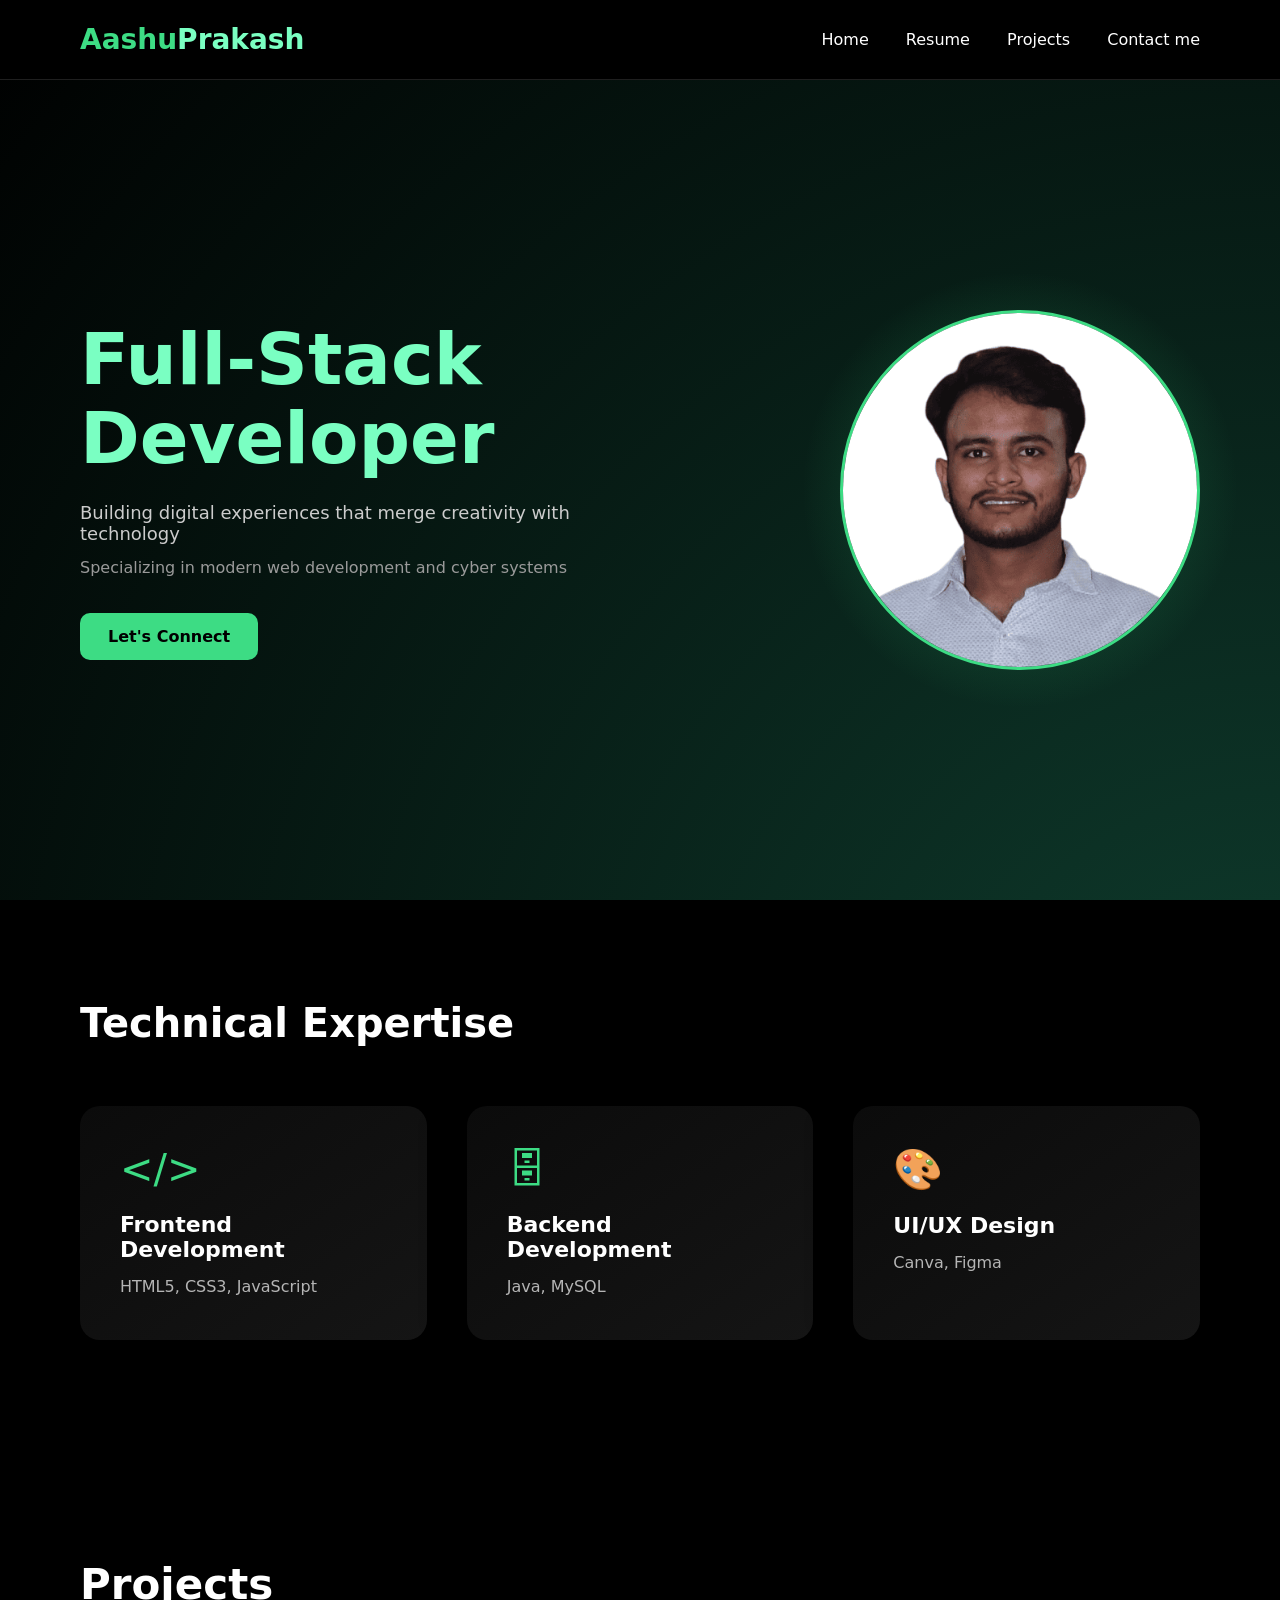
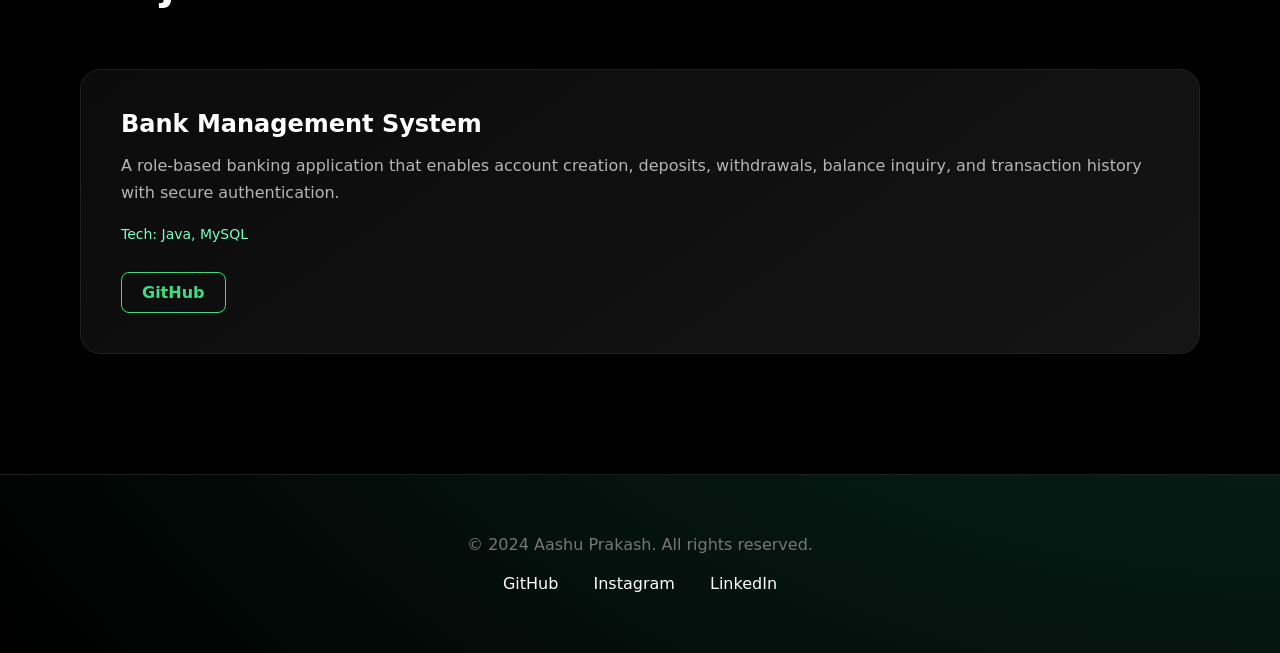
==== index.html @ db6f4a36 "Add files via upload" ====
<!DOCTYPE html>
<html lang="en">
<head>
  <meta charset="UTF-8" />
  <meta name="viewport" content="width=device-width, initial-scale=1.0"/>
  <title>AASHU</title>
  <link rel="stylesheet" href="style.css">
</head>
<body>

<header class="navbar">
  <div class="logo">Aashu<span>Prakash</span></div>
  <nav>
  <a href="#home">Home</a>
  <a href="Aashu_NTT.pdf" target="_blank">Resume</a>
  <a href="#projects">Projects</a>
  <a href="mailto:aashuprakash0@gmail.com" class="email-link" target="_blank">
    Contact me
  </a>
</nav>
</header>

<section class="hero">
    
  <div class="hero-text">
    <h1>Full-Stack<br>Developer</h1>

    <p class="tagline">
      Building digital experiences that merge creativity with technology
    </p>

    <p class="subtext">
      Specializing in modern web development and cyber systems
    </p>

    <a 
  href="https://www.linkedin.com/in/aashuprakash/"
  target="_blank"
  class="connect-btn"
>
  Let's Connect
</a>

  </div>

  <div class="hero-image">
    <div class="glow"></div>
    <img src="Aashu.png" alt="profile">
  </div>
</section>

<section class="skills" id="skills">
  <h2>Technical Expertise</h2>

  <div class="skills-grid">
    <div class="skill-card">
      <div class="icon">&lt;/&gt;</div>
      <h3>Frontend Development</h3>
      <p>HTML5, CSS3, JavaScript</p>
    </div>

    <div class="skill-card">
      <div class="icon">🗄</div>
      <h3>Backend Development</h3>
      <p>Java, MySQL</p>
    </div>

    <div class="skill-card">
      <div class="icon">🎨</div>
      <h3>UI/UX Design</h3>
      <p>Canva, Figma</p>
    </div>
  </div>
</section>
<section id="projects" class="projects">
  <h2>Projects</h2>

  <div class="projects-grid">
    <div class="project-card">
      <h3>Bank Management System</h3>

      <p class="project-desc">
        A role-based banking application that enables account creation,
        deposits, withdrawals, balance inquiry, and transaction history
        with secure authentication.
      </p>

      <p class="tech">
        Tech: Java, MySQL
      </p>

      <div class="project-links">
        <a href="https://github.com/aashuprakash0/BankManagementSystem.git" target="_blank">
          GitHub
        </a>
      </div>
    </div>
  </div>
</section>



<footer id="contact">
  <p>© 2024 Aashu Prakash. All rights reserved.</p>

  <div class="socials">
    <a href="https://github.com/aashuprakash0" target="_blank">GitHub</a>
    <a href="https://instagram.com/aashuprakash" target="_blank">Instagram</a>
    <a href="https://linkedin.com/in/aashuprakash" target="_blank">LinkedIn</a>
  </div>
</footer>



</body>
</html>
---- style.css ----
* {
  margin: 0;
  padding: 0;
  box-sizing: border-box;
  font-family: system-ui, sans-serif;
}

body {
  background: radial-gradient(circle at right, #0f3d2e, #000);
  color: #fff;
}

/* NAVBAR */
.navbar {
  height: 80px;
  padding: 0 80px;
  display: flex;
  justify-content: space-between;
  align-items: center;
  background: #000;
  border-bottom: 1px solid #1f1f1f;
}

.logo {
  font-size: 28px;
  font-weight: 700;
  color: #3ddc84;
}

.logo span {
  color: #7affc2;
}

.navbar nav a {
  margin-left: 32px;
  text-decoration: none;
  color: #fff;
  font-weight: 500;
  transition: 0.3s;
}

.navbar nav a:hover {
  color: #3ddc84;
}

/* HERO */
.hero {
  min-height: calc(100vh - 80px);
  padding: 80px;
  display: flex;
  align-items: center;
  justify-content: space-between;
}

.hero-text {
  max-width: 520px;
}

.hero-text h1 {
  font-size: 72px;
  line-height: 1.1;
  color: #7affc2;
}

.tagline {
  margin-top: 24px;
  font-size: 18px;
  color: #ccc;
}

.subtext {
  margin-top: 14px;
  font-size: 16px;
  color: #9a9a9a;
}

.hero-text button {
  margin-top: 36px;
  padding: 14px 28px;
  font-size: 16px;
  border: none;
  border-radius: 10px;
  background: #3ddc84;
  color: #000;
  font-weight: 600;
  cursor: pointer;
  transition: 0.3s;
}

.hero-text button:hover {
  transform: translateY(-2px);
  box-shadow: 0 10px 30px rgba(61,220,132,0.4);
}

/* IMAGE */
.hero-image {
  position: relative;
  width: 360px;
  height: 360px;
}

.hero-image img {
  width: 100%;
  height: 100%;
  border-radius: 50%;
  object-fit: cover;
  position: relative;
  z-index: 2;
  border: 3px solid #3ddc84;
}

.glow {
  position: absolute;
  inset: -40px;
  border-radius: 50%;
  background: radial-gradient(circle, rgba(61,220,132,0.35), transparent 70%);
  z-index: 1;
}
.skills {
  padding: 100px 80px;
  background: #000;
}

.skills h2 {
  font-size: 40px;
  margin-bottom: 60px;
  color: #fff;
}

.skills-grid {
  display: grid;
  grid-template-columns: repeat(3, 1fr);
  gap: 40px;
}

.skill-card {
  background: linear-gradient(145deg, #0b0b0b, #151515);
  border-radius: 20px;
  padding: 40px;
  box-shadow: 0 0 40px rgba(0,0,0,0.6);
  transition: 0.3s;
}

.skill-card:hover {
  transform: translateY(-8px);
  box-shadow: 0 0 60px rgba(61,220,132,0.25);
}

.skill-card .icon {
  font-size: 40px;
  color: #3ddc84;
  margin-bottom: 20px;
}

.skill-card h3 {
  font-size: 22px;
  margin-bottom: 12px;
}

.skill-card p {
  color: #b5b5b5;
  line-height: 1.6;
}
footer {
  padding: 60px;
  text-align: center;
  border-top: 1px solid #1f1f1f;
}

footer p {
  color: #777;
  margin-bottom: 20px;
}

.socials a {
  margin: 0 15px;
  color: #fff;
  text-decoration: none;
  transition: 0.3s;
}

.socials a:hover {
  color: #3ddc84;
}
.connect-btn {
  display: inline-block;
  margin-top: 36px;
  padding: 14px 28px;
  font-size: 16px;
  border-radius: 10px;
  background: #3ddc84;
  color: #000;
  font-weight: 600;
  text-decoration: none;
  transition: 0.3s;
}

.connect-btn:hover {
  transform: translateY(-2px);
  box-shadow: 0 10px 30px rgba(61,220,132,0.4);
}
.projects {
  padding: 120px 80px;
  background: #000;
}

.projects h2 {
  font-size: 42px;
  margin-bottom: 60px;
}

/* GRID */
.projects-grid {
  display: grid;
  grid-template-columns: repeat(auto-fit, minmax(320px, 1fr));
  gap: 40px;
}

/* CARD */
.project-card {
  background: linear-gradient(145deg, #0b0b0b, #151515);
  padding: 40px;
  border-radius: 20px;
  border: 1px solid #1f1f1f;
  transition: 0.3s ease;
}

.project-card:hover {
  transform: translateY(-8px);
  border-color: #3ddc84;
  box-shadow: 0 20px 60px rgba(61, 220, 132, 0.15);
}

/* TITLE */
.project-card h3 {
  font-size: 24px;
  margin-bottom: 14px;
  color: #ffffff;
}

/* DESCRIPTION */
.project-desc {
  color: #b5b5b5;
  line-height: 1.7;
  margin-bottom: 20px;
}

/* TECH STACK */
.tech {
  font-size: 14px;
  color: #7affc2;
  margin-bottom: 30px;
}

/* LINKS */
.project-links a {
  display: inline-block;
  padding: 10px 20px;
  border-radius: 8px;
  background: transparent;
  border: 1px solid #3ddc84;
  color: #3ddc84;
  text-decoration: none;
  font-weight: 600;
  transition: 0.3s;
}

.project-links a:hover {
  background: #3ddc84;
  color: #000;
}
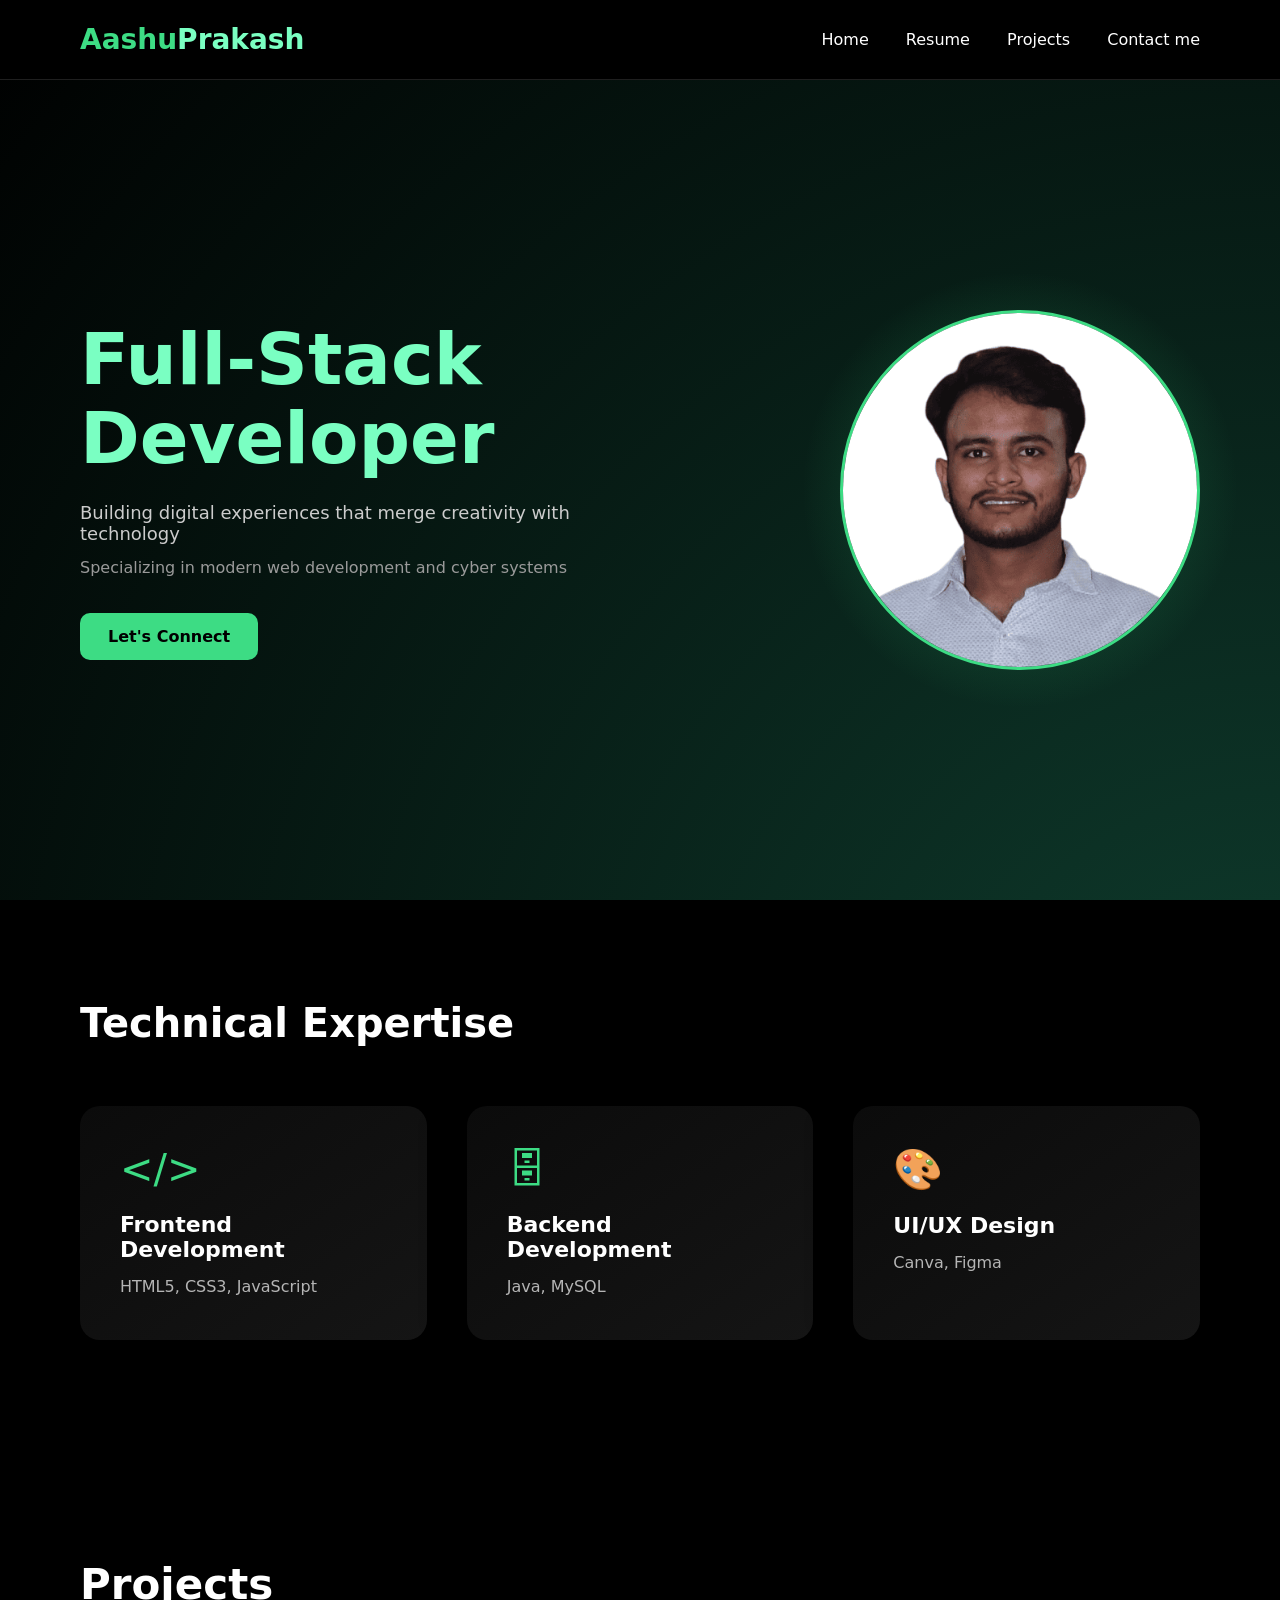
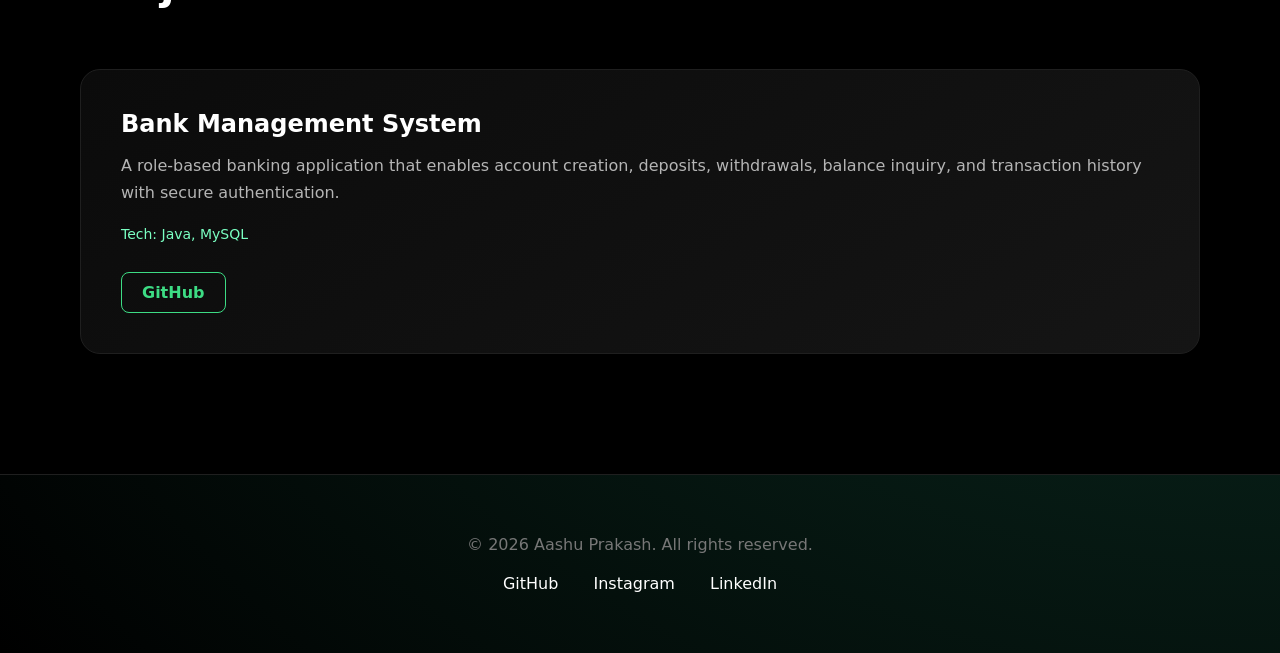
==== commit 5a2acbfe: "Fix HTML encoding and update footer year Updated footer year and fixed HTML encoding issues." ====
--- a/index.html
+++ b/index.html
@@ -101,7 +101,7 @@
 
 
 <footer id="contact">
-  <p>© 2024 Aashu Prakash. All rights reserved.</p>
+  <p>© 2026 Aashu Prakash. All rights reserved.</p>
 
   <div class="socials">
     <a href="https://github.com/aashuprakash0" target="_blank">GitHub</a>
@@ -114,3 +114,4 @@
 
 </body>
 </html>
+
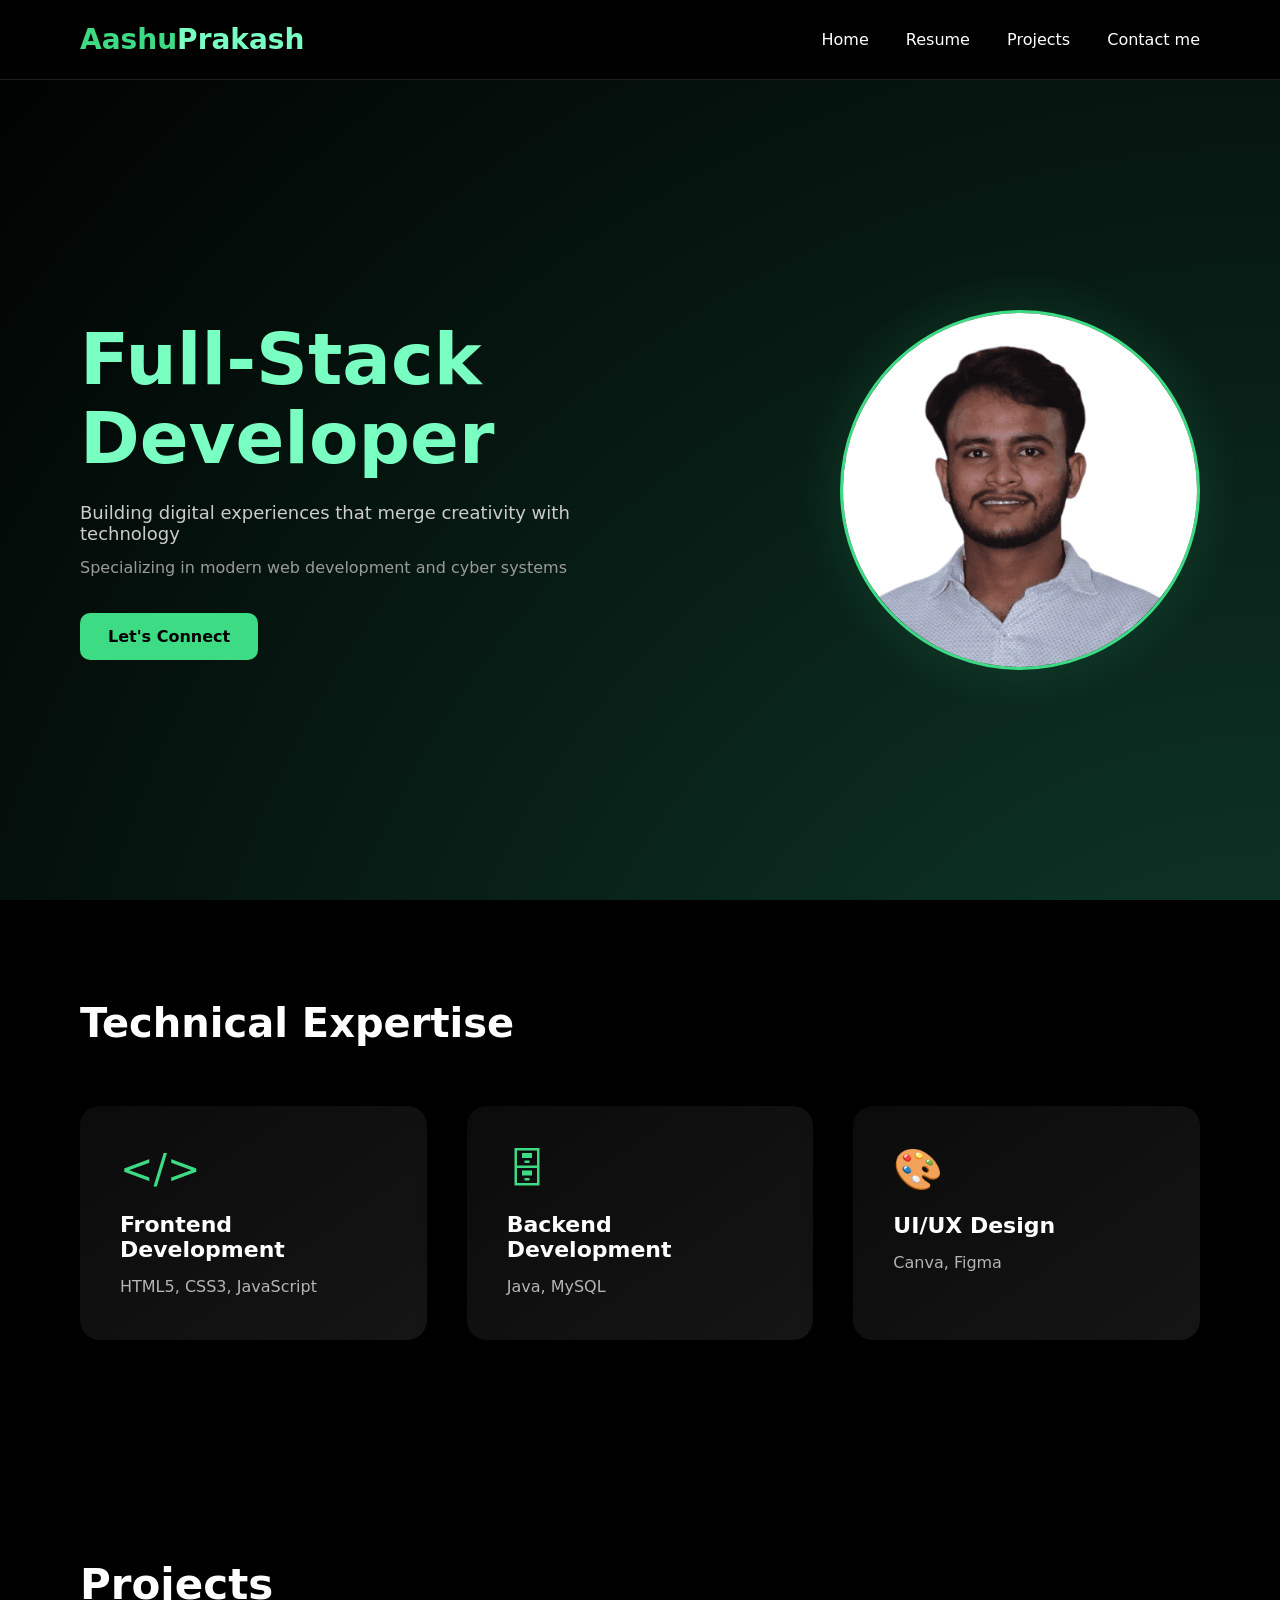
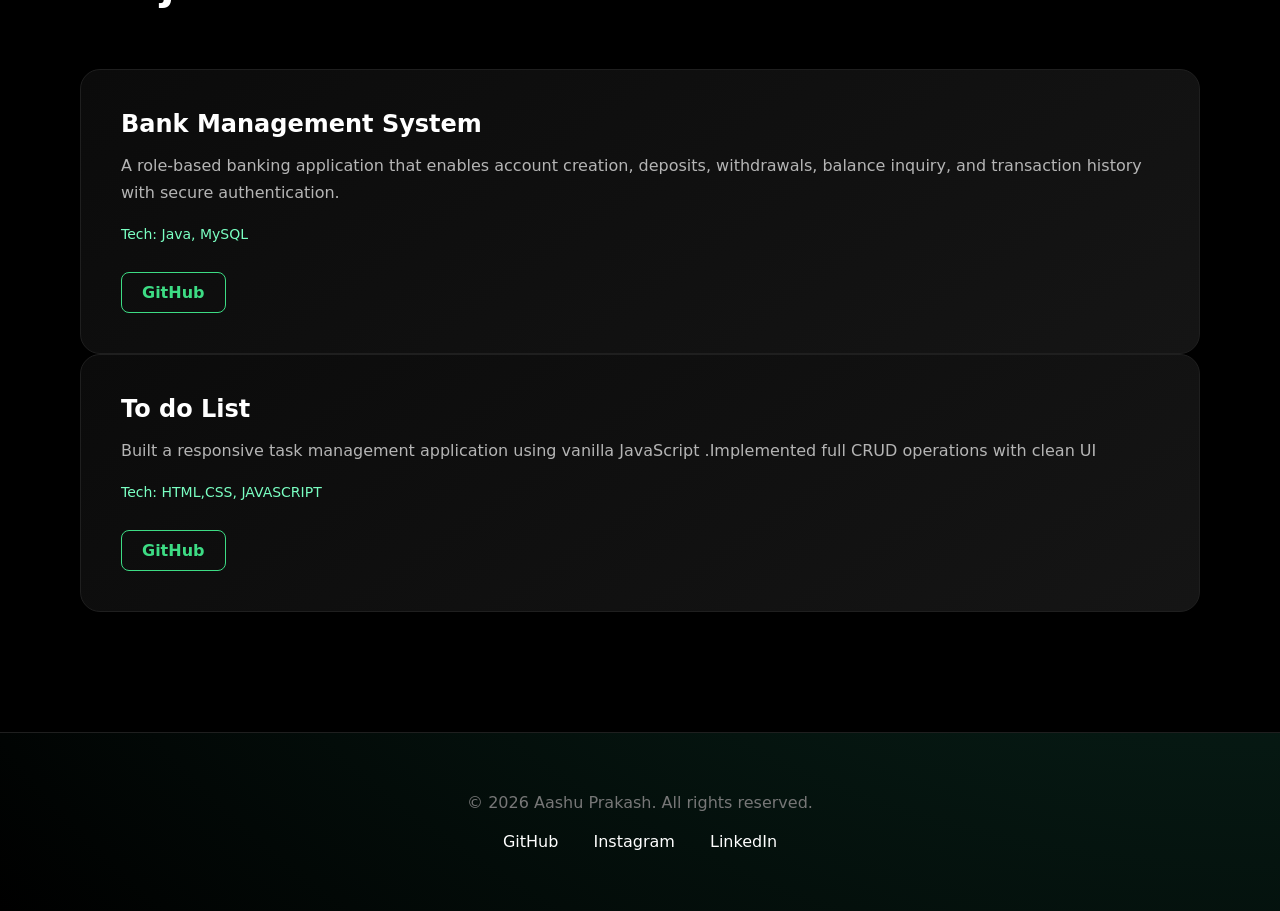
==== commit f510692e: "Add 'To do List' project details to index.html Added a new project 'To do List' with details and lin" ====
--- a/index.html
+++ b/index.html
@@ -96,6 +96,27 @@
       </div>
     </div>
   </div>
+
+
+  <div class="projects-grid">
+    <div class="project-card">
+      <h3>To do List</h3>
+
+      <p class="project-desc">
+       Built a responsive task management application using vanilla JavaScript .Implemented full CRUD operations with clean UI
+      </p>
+
+      <p class="tech">
+        Tech: HTML,CSS, JAVASCRIPT
+      </p>
+
+      <div class="project-links">
+        <a href="https://github.com/aashuprakash0/todolist" target="_blank">
+          GitHub
+        </a>
+      </div>
+    </div>
+  </div>
 </section>
 
 
@@ -115,3 +136,4 @@
 </body>
 </html>
 
+
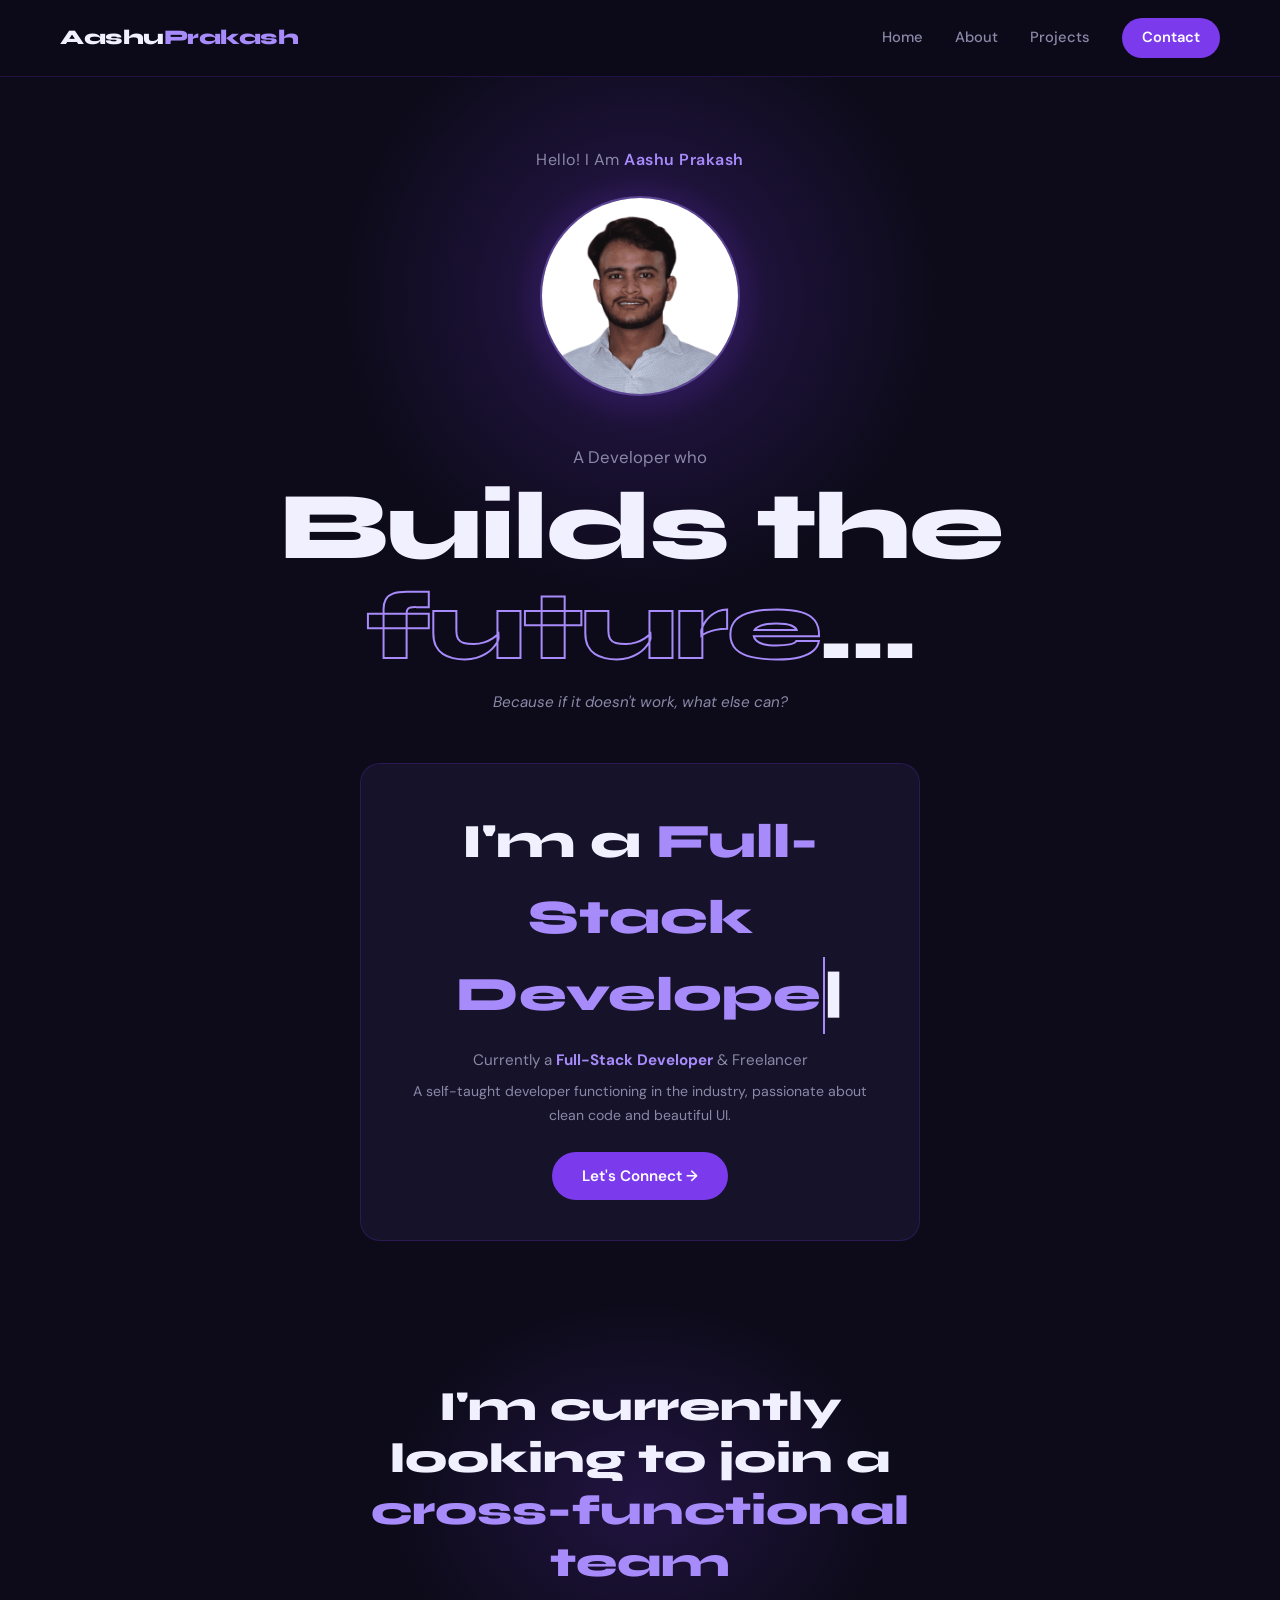
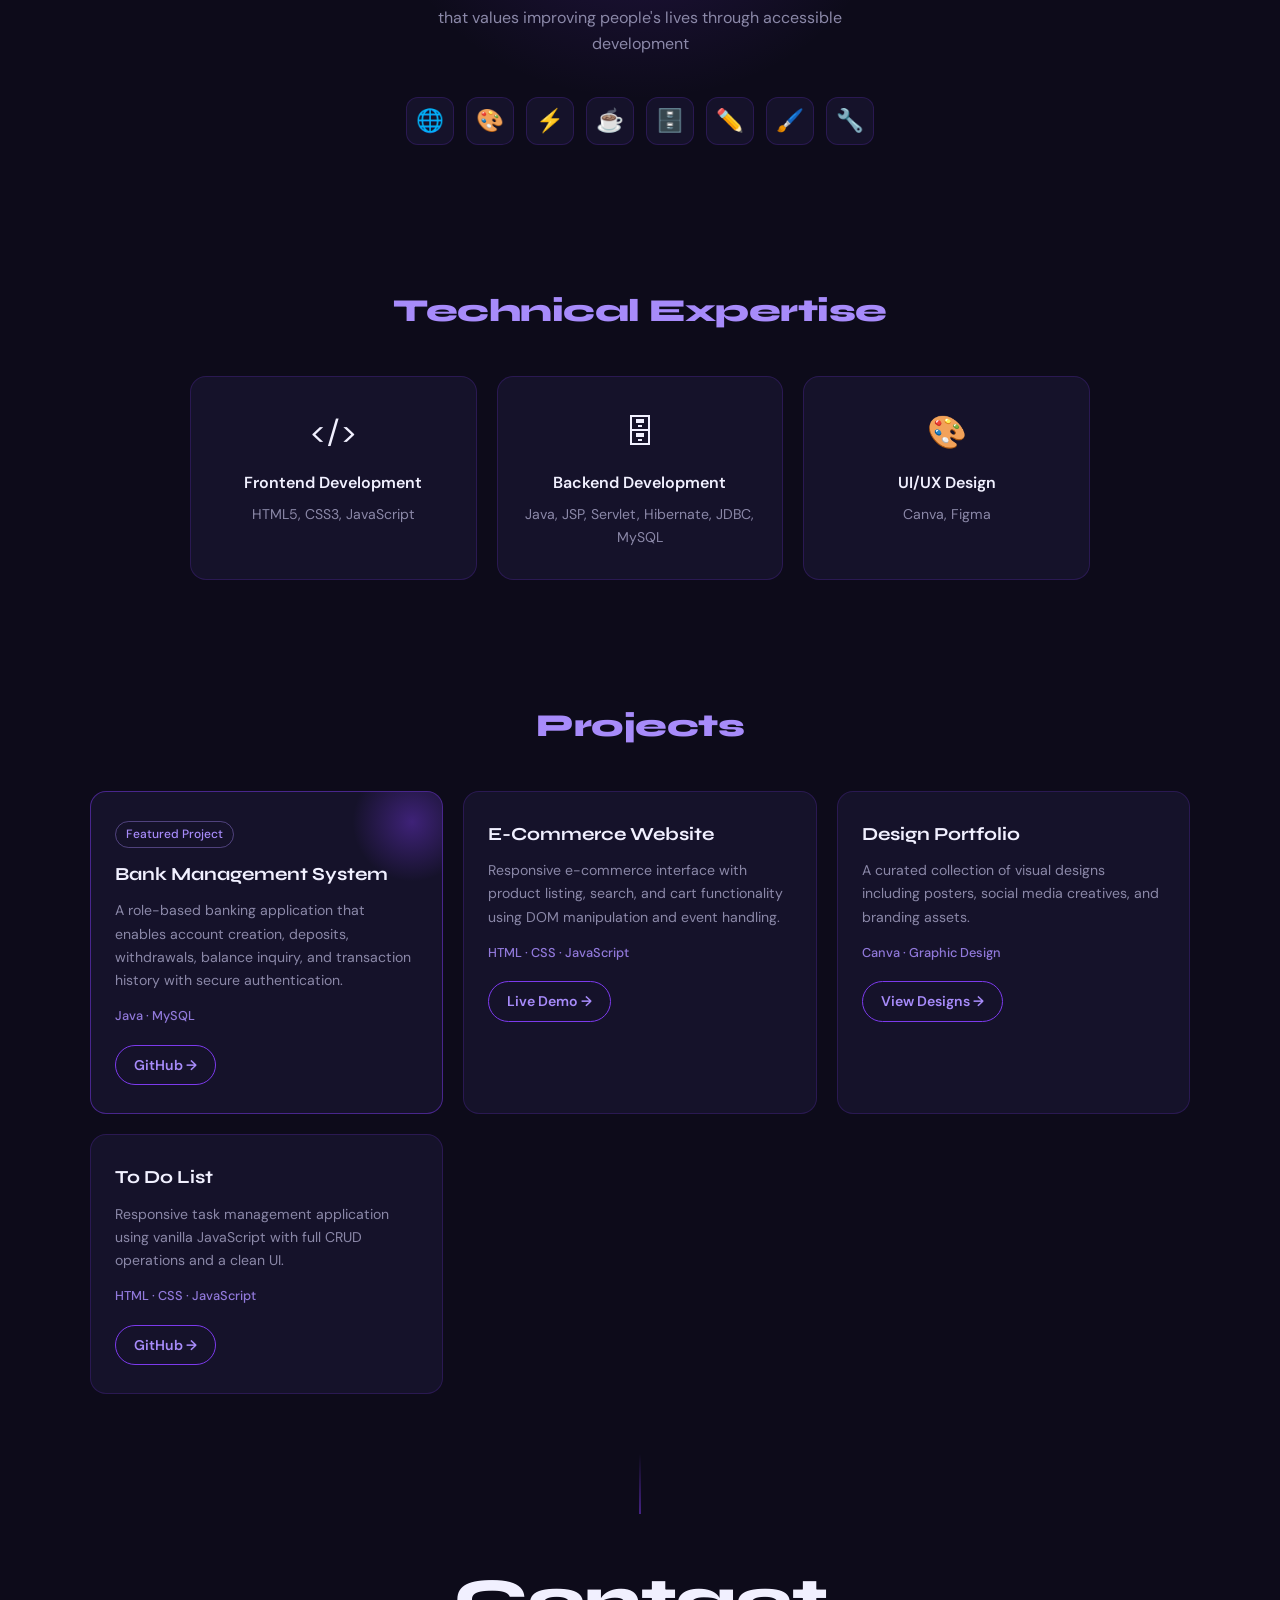
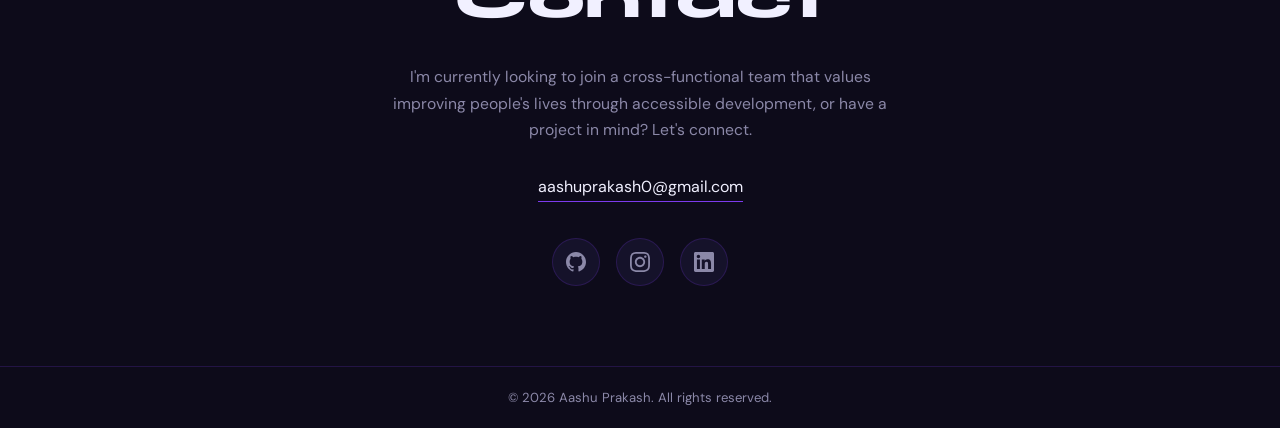
==== commit a90b2160: "initial commit" ====
--- a/index.html
+++ b/index.html
@@ -1,139 +1,188 @@
-<!DOCTYPE html>
-<html lang="en">
-<head>
-  <meta charset="UTF-8" />
-  <meta name="viewport" content="width=device-width, initial-scale=1.0"/>
-  <title>AASHU</title>
-  <link rel="stylesheet" href="style.css">
-</head>
-<body>
-
-<header class="navbar">
-  <div class="logo">Aashu<span>Prakash</span></div>
-  <nav>
-  <a href="#home">Home</a>
-  <a href="Aashu_NTT.pdf" target="_blank">Resume</a>
-  <a href="#projects">Projects</a>
-  <a href="mailto:aashuprakash0@gmail.com" class="email-link" target="_blank">
-    Contact me
-  </a>
-</nav>
-</header>
-
-<section class="hero">
-    
-  <div class="hero-text">
-    <h1>Full-Stack<br>Developer</h1>
-
-    <p class="tagline">
-      Building digital experiences that merge creativity with technology
-    </p>
-
-    <p class="subtext">
-      Specializing in modern web development and cyber systems
-    </p>
-
-    <a 
-  href="https://www.linkedin.com/in/aashuprakash/"
-  target="_blank"
-  class="connect-btn"
->
-  Let's Connect
-</a>
-
-  </div>
-
-  <div class="hero-image">
-    <div class="glow"></div>
-    <img src="Aashu.png" alt="profile">
-  </div>
-</section>
-
-<section class="skills" id="skills">
-  <h2>Technical Expertise</h2>
-
-  <div class="skills-grid">
-    <div class="skill-card">
-      <div class="icon">&lt;/&gt;</div>
-      <h3>Frontend Development</h3>
-      <p>HTML5, CSS3, JavaScript</p>
-    </div>
-
-    <div class="skill-card">
-      <div class="icon">🗄</div>
-      <h3>Backend Development</h3>
-      <p>Java, MySQL</p>
-    </div>
-
-    <div class="skill-card">
-      <div class="icon">🎨</div>
-      <h3>UI/UX Design</h3>
-      <p>Canva, Figma</p>
-    </div>
-  </div>
-</section>
-<section id="projects" class="projects">
-  <h2>Projects</h2>
-
-  <div class="projects-grid">
-    <div class="project-card">
-      <h3>Bank Management System</h3>
-
-      <p class="project-desc">
-        A role-based banking application that enables account creation,
-        deposits, withdrawals, balance inquiry, and transaction history
-        with secure authentication.
-      </p>
-
-      <p class="tech">
-        Tech: Java, MySQL
-      </p>
-
-      <div class="project-links">
-        <a href="https://github.com/aashuprakash0/BankManagementSystem.git" target="_blank">
-          GitHub
-        </a>
-      </div>
-    </div>
-  </div>
-
-
-  <div class="projects-grid">
-    <div class="project-card">
-      <h3>To do List</h3>
-
-      <p class="project-desc">
-       Built a responsive task management application using vanilla JavaScript .Implemented full CRUD operations with clean UI
-      </p>
-
-      <p class="tech">
-        Tech: HTML,CSS, JAVASCRIPT
-      </p>
-
-      <div class="project-links">
-        <a href="https://github.com/aashuprakash0/todolist" target="_blank">
-          GitHub
-        </a>
-      </div>
-    </div>
-  </div>
-</section>
-
-
-
-<footer id="contact">
-  <p>© 2026 Aashu Prakash. All rights reserved.</p>
-
-  <div class="socials">
-    <a href="https://github.com/aashuprakash0" target="_blank">GitHub</a>
-    <a href="https://instagram.com/aashuprakash" target="_blank">Instagram</a>
-    <a href="https://linkedin.com/in/aashuprakash" target="_blank">LinkedIn</a>
-  </div>
-</footer>
-
-
-
-</body>
-</html>
-
-
+<!DOCTYPE html>
+<html lang="en">
+<head>
+  <meta charset="UTF-8" />
+  <meta name="viewport" content="width=device-width, initial-scale=1.0"/>
+  <title>Aashu Prakash</title>
+  <link rel="preconnect" href="https://fonts.googleapis.com">
+  <link href="https://fonts.googleapis.com/css2?family=Syne:wght@400;700;800&family=DM+Sans:wght@300;400;500&display=swap" rel="stylesheet">
+  <link rel="stylesheet" href="style.css">
+</head>
+<body>
+
+<!-- ===== NAVBAR ===== -->
+<header class="navbar">
+  <div class="logo">Aashu<span>Prakash</span></div>
+  <button class="menu-toggle" id="menuToggle" aria-label="Toggle menu">&#9776;</button>
+  <nav id="mainNav">
+    <a href="#home">Home</a>
+    <a href="#skills">About</a>
+    <a href="#projects">Projects</a>
+    <a href="#contact" class="nav-cta">Contact</a>
+  </nav>
+</header>
+
+<!-- ===== HERO ===== -->
+<section class="hero" id="home">
+  <div class="hero-glow"></div>
+
+  <p class="hero-greeting">Hello! I Am <span class="accent">Aashu Prakash</span></p>
+
+  <div class="avatar-wrap">
+    <div class="avatar-glow"></div>
+    <img src="Aashu.png" alt="Aashu Prakash" class="avatar-img">
+  </div>
+
+  <div class="hero-headline">
+    <p class="small-line">A Developer who</p>
+    <h1>Builds the<br><span class="accent outlined">future</span>...</h1>
+    <p class="sub-quote">Because if it doesn't work, what else can?</p>
+  </div>
+
+  <div class="typewriter-block">
+    <p class="tw-label">I'm a <span id="typewriter" class="accent"></span><span class="cursor">|</span></p>
+    <p class="tw-sub">Currently a <strong>Full-Stack Developer</strong> &amp; Freelancer</p>
+    <p class="tw-desc">A self-taught developer functioning in the industry, passionate about clean code and beautiful UI.</p>
+    <a href="https://www.linkedin.com/in/aashuprakash/" target="_blank" class="connect-btn">Let's Connect →</a>
+  </div>
+</section>
+
+<!-- ===== LOOKING FOR ===== -->
+<section class="looking-section">
+  <div class="looking-glow"></div>
+  <p class="looking-text">I'm currently looking to join a <span class="accent">cross-functional team</span></p>
+  <p class="looking-sub">that values improving people's lives through accessible development</p>
+  <div class="tech-icons">
+    <span title="HTML5">🌐</span>
+    <span title="CSS3">🎨</span>
+    <span title="JavaScript">⚡</span>
+    <span title="Java">☕</span>
+    <span title="MySQL">🗄️</span>
+    <span title="Figma">✏️</span>
+    <span title="Canva">🖌️</span>
+    <span title="Git">🔧</span>
+  </div>
+</section>
+
+<!-- ===== SKILLS ===== -->
+<section class="skills" id="skills">
+  <h2>Technical Expertise</h2>
+  <div class="skills-grid">
+    <div class="skill-card">
+      <div class="icon">&lt;/&gt;</div>
+      <h3>Frontend Development</h3>
+      <p>HTML5, CSS3, JavaScript</p>
+    </div>
+    <div class="skill-card">
+      <div class="icon">🗄</div>
+      <h3>Backend Development</h3>
+      <p>Java, JSP, Servlet, Hibernate, JDBC, MySQL</p>
+    </div>
+    <div class="skill-card">
+      <div class="icon">🎨</div>
+      <h3>UI/UX Design</h3>
+      <p>Canva, Figma</p>
+    </div>
+  </div>
+</section>
+
+<!-- ===== PROJECTS ===== -->
+<section id="projects" class="projects">
+  <h2>Projects</h2>
+  <div class="projects-grid">
+
+    <div class="project-card featured">
+      <div class="project-badge">Featured Project</div>
+      <div class="project-orb"></div>
+      <h3>Bank Management System</h3>
+      <p class="project-desc">A role-based banking application that enables account creation, deposits, withdrawals, balance inquiry, and transaction history with secure authentication.</p>
+      <p class="tech">Java · MySQL</p>
+      <div class="project-links">
+        <a href="https://github.com/aashuprakash0/BankManagementSystem.git" target="_blank">GitHub →</a>
+      </div>
+    </div>
+
+    <div class="project-card">
+      <h3>E-Commerce Website</h3>
+      <p class="project-desc">Responsive e-commerce interface with product listing, search, and cart functionality using DOM manipulation and event handling.</p>
+      <p class="tech">HTML · CSS · JavaScript</p>
+      <div class="project-links">
+        <a href="https://smart-store-alpha.vercel.app/" target="_blank">Live Demo →</a>
+      </div>
+    </div>
+
+    <div class="project-card">
+      <h3>Design Portfolio</h3>
+      <p class="project-desc">A curated collection of visual designs including posters, social media creatives, and branding assets.</p>
+      <p class="tech">Canva · Graphic Design</p>
+      <div class="project-links">
+        <a href="canva.html">View Designs →</a>
+      </div>
+    </div>
+
+    <div class="project-card">
+      <h3>To Do List</h3>
+      <p class="project-desc">Responsive task management application using vanilla JavaScript with full CRUD operations and a clean UI.</p>
+      <p class="tech">HTML · CSS · JavaScript</p>
+      <div class="project-links">
+        <a href="https://github.com/aashuprakash0/todolist" target="_blank">GitHub →</a>
+      </div>
+    </div>
+
+  </div>
+</section>
+
+<!-- ===== CONTACT ===== -->
+<section class="contact-section" id="contact">
+  <h2>Contact</h2>
+  <p class="contact-sub">I'm currently looking to join a cross-functional team that values improving people's lives through accessible development, or have a project in mind? Let's connect.</p>
+  <a href="mailto:aashuprakash0@gmail.com" class="email-link-big">aashuprakash0@gmail.com</a>
+  <div class="socials">
+    <a href="https://github.com/aashuprakash0" target="_blank" class="social-icon" title="GitHub">
+      <svg viewBox="0 0 24 24" fill="currentColor"><path d="M12 0C5.37 0 0 5.37 0 12c0 5.3 3.438 9.8 8.205 11.385.6.113.82-.258.82-.577 0-.285-.01-1.04-.015-2.04-3.338.724-4.042-1.61-4.042-1.61-.546-1.385-1.335-1.755-1.335-1.755-1.087-.744.084-.729.084-.729 1.205.084 1.838 1.236 1.838 1.236 1.07 1.835 2.809 1.305 3.495.998.108-.776.417-1.305.76-1.605-2.665-.3-5.466-1.332-5.466-5.93 0-1.31.465-2.38 1.235-3.22-.135-.303-.54-1.523.105-3.176 0 0 1.005-.322 3.3 1.23.96-.267 1.98-.399 3-.405 1.02.006 2.04.138 3 .405 2.28-1.552 3.285-1.23 3.285-1.23.645 1.653.24 2.873.12 3.176.765.84 1.23 1.91 1.23 3.22 0 4.61-2.805 5.625-5.475 5.92.42.36.81 1.096.81 2.22 0 1.606-.015 2.896-.015 3.286 0 .315.21.69.825.57C20.565 21.795 24 17.295 24 12c0-6.63-5.37-12-12-12"/></svg>
+    </a>
+    <a href="https://instagram.com/aashuprakash" target="_blank" class="social-icon" title="Instagram">
+      <svg viewBox="0 0 24 24" fill="currentColor"><path d="M12 2.163c3.204 0 3.584.012 4.85.07 3.252.148 4.771 1.691 4.919 4.919.058 1.265.069 1.645.069 4.849 0 3.205-.012 3.584-.069 4.849-.149 3.225-1.664 4.771-4.919 4.919-1.266.058-1.644.07-4.85.07-3.204 0-3.584-.012-4.849-.07-3.26-.149-4.771-1.699-4.919-4.92-.058-1.265-.07-1.644-.07-4.849 0-3.204.013-3.583.07-4.849.149-3.227 1.664-4.771 4.919-4.919 1.266-.057 1.645-.069 4.849-.069zm0-2.163c-3.259 0-3.667.014-4.947.072-4.358.2-6.78 2.618-6.98 6.98-.059 1.281-.073 1.689-.073 4.948 0 3.259.014 3.668.072 4.948.2 4.358 2.618 6.78 6.98 6.98 1.281.058 1.689.072 4.948.072 3.259 0 3.668-.014 4.948-.072 4.354-.2 6.782-2.618 6.979-6.98.059-1.28.073-1.689.073-4.948 0-3.259-.014-3.667-.072-4.947-.196-4.354-2.617-6.78-6.979-6.98-1.281-.059-1.69-.073-4.949-.073zm0 5.838c-3.403 0-6.162 2.759-6.162 6.162s2.759 6.163 6.162 6.163 6.162-2.759 6.162-6.163c0-3.403-2.759-6.162-6.162-6.162zm0 10.162c-2.209 0-4-1.79-4-4 0-2.209 1.791-4 4-4s4 1.791 4 4c0 2.21-1.791 4-4 4zm6.406-11.845c-.796 0-1.441.645-1.441 1.44s.645 1.44 1.441 1.44c.795 0 1.439-.645 1.439-1.44s-.644-1.44-1.439-1.44z"/></svg>
+    </a>
+    <a href="https://linkedin.com/in/aashuprakash" target="_blank" class="social-icon" title="LinkedIn">
+      <svg viewBox="0 0 24 24" fill="currentColor"><path d="M20.447 20.452h-3.554v-5.569c0-1.328-.027-3.037-1.852-3.037-1.853 0-2.136 1.445-2.136 2.939v5.667H9.351V9h3.414v1.561h.046c.477-.9 1.637-1.85 3.37-1.85 3.601 0 4.267 2.37 4.267 5.455v6.286zM5.337 7.433c-1.144 0-2.063-.926-2.063-2.065 0-1.138.92-2.063 2.063-2.063 1.14 0 2.064.925 2.064 2.063 0 1.139-.925 2.065-2.064 2.065zm1.782 13.019H3.555V9h3.564v11.452zM22.225 0H1.771C.792 0 0 .774 0 1.729v20.542C0 23.227.792 24 1.771 24h20.451C23.2 24 24 23.227 24 22.271V1.729C24 .774 23.2 0 22.222 0h.003z"/></svg>
+    </a>
+  </div>
+</section>
+
+<footer class="footer">
+  <p>© 2026 Aashu Prakash. All rights reserved.</p>
+</footer>
+
+<script>
+  // Hamburger menu
+  const toggle = document.getElementById('menuToggle');
+  const nav = document.getElementById('mainNav');
+  toggle.addEventListener('click', () => nav.classList.toggle('open'));
+  nav.querySelectorAll('a').forEach(l => l.addEventListener('click', () => nav.classList.remove('open')));
+
+  // Typewriter
+  const words = ['Full-Stack Developer', 'Freelancer', 'UI/UX Enthusiast', 'Problem Solver'];
+  let wi = 0, ci = 0, deleting = false;
+  const el = document.getElementById('typewriter');
+  function type() {
+    const word = words[wi];
+    el.textContent = deleting ? word.substring(0, ci--) : word.substring(0, ci++);
+    if (!deleting && ci === word.length + 1) { deleting = true; setTimeout(type, 1400); return; }
+    if (deleting && ci === 0) { deleting = false; wi = (wi + 1) % words.length; }
+    setTimeout(type, deleting ? 55 : 90);
+  }
+  type();
+
+  // Scroll fade-in
+  const observer = new IntersectionObserver((entries) => {
+    entries.forEach(e => { if (e.isIntersecting) e.target.classList.add('visible'); });
+  }, { threshold: 0.12 });
+  document.querySelectorAll('.skill-card, .project-card, .looking-section, .contact-section').forEach(el => {
+    el.classList.add('fade-in');
+    observer.observe(el);
+  });
+</script>
+
+</body>
+</html>
--- a/style.css
+++ b/style.css
@@ -1,271 +1,545 @@
-* {
-  margin: 0;
-  padding: 0;
-  box-sizing: border-box;
-  font-family: system-ui, sans-serif;
-}
-
-body {
-  background: radial-gradient(circle at right, #0f3d2e, #000);
-  color: #fff;
-}
-
-/* NAVBAR */
-.navbar {
-  height: 80px;
-  padding: 0 80px;
-  display: flex;
-  justify-content: space-between;
-  align-items: center;
-  background: #000;
-  border-bottom: 1px solid #1f1f1f;
-}
-
-.logo {
-  font-size: 28px;
-  font-weight: 700;
-  color: #3ddc84;
-}
-
-.logo span {
-  color: #7affc2;
-}
-
-.navbar nav a {
-  margin-left: 32px;
-  text-decoration: none;
-  color: #fff;
-  font-weight: 500;
-  transition: 0.3s;
-}
-
-.navbar nav a:hover {
-  color: #3ddc84;
-}
-
-/* HERO */
-.hero {
-  min-height: calc(100vh - 80px);
-  padding: 80px;
-  display: flex;
-  align-items: center;
-  justify-content: space-between;
-}
-
-.hero-text {
-  max-width: 520px;
-}
-
-.hero-text h1 {
-  font-size: 72px;
-  line-height: 1.1;
-  color: #7affc2;
-}
-
-.tagline {
-  margin-top: 24px;
-  font-size: 18px;
-  color: #ccc;
-}
-
-.subtext {
-  margin-top: 14px;
-  font-size: 16px;
-  color: #9a9a9a;
-}
-
-.hero-text button {
-  margin-top: 36px;
-  padding: 14px 28px;
-  font-size: 16px;
-  border: none;
-  border-radius: 10px;
-  background: #3ddc84;
-  color: #000;
-  font-weight: 600;
-  cursor: pointer;
-  transition: 0.3s;
-}
-
-.hero-text button:hover {
-  transform: translateY(-2px);
-  box-shadow: 0 10px 30px rgba(61,220,132,0.4);
-}
-
-/* IMAGE */
-.hero-image {
-  position: relative;
-  width: 360px;
-  height: 360px;
-}
-
-.hero-image img {
-  width: 100%;
-  height: 100%;
-  border-radius: 50%;
-  object-fit: cover;
-  position: relative;
-  z-index: 2;
-  border: 3px solid #3ddc84;
-}
-
-.glow {
-  position: absolute;
-  inset: -40px;
-  border-radius: 50%;
-  background: radial-gradient(circle, rgba(61,220,132,0.35), transparent 70%);
-  z-index: 1;
-}
-.skills {
-  padding: 100px 80px;
-  background: #000;
-}
-
-.skills h2 {
-  font-size: 40px;
-  margin-bottom: 60px;
-  color: #fff;
-}
-
-.skills-grid {
-  display: grid;
-  grid-template-columns: repeat(3, 1fr);
-  gap: 40px;
-}
-
-.skill-card {
-  background: linear-gradient(145deg, #0b0b0b, #151515);
-  border-radius: 20px;
-  padding: 40px;
-  box-shadow: 0 0 40px rgba(0,0,0,0.6);
-  transition: 0.3s;
-}
-
-.skill-card:hover {
-  transform: translateY(-8px);
-  box-shadow: 0 0 60px rgba(61,220,132,0.25);
-}
-
-.skill-card .icon {
-  font-size: 40px;
-  color: #3ddc84;
-  margin-bottom: 20px;
-}
-
-.skill-card h3 {
-  font-size: 22px;
-  margin-bottom: 12px;
-}
-
-.skill-card p {
-  color: #b5b5b5;
-  line-height: 1.6;
-}
-footer {
-  padding: 60px;
-  text-align: center;
-  border-top: 1px solid #1f1f1f;
-}
-
-footer p {
-  color: #777;
-  margin-bottom: 20px;
-}
-
-.socials a {
-  margin: 0 15px;
-  color: #fff;
-  text-decoration: none;
-  transition: 0.3s;
-}
-
-.socials a:hover {
-  color: #3ddc84;
-}
-.connect-btn {
-  display: inline-block;
-  margin-top: 36px;
-  padding: 14px 28px;
-  font-size: 16px;
-  border-radius: 10px;
-  background: #3ddc84;
-  color: #000;
-  font-weight: 600;
-  text-decoration: none;
-  transition: 0.3s;
-}
-
-.connect-btn:hover {
-  transform: translateY(-2px);
-  box-shadow: 0 10px 30px rgba(61,220,132,0.4);
-}
-.projects {
-  padding: 120px 80px;
-  background: #000;
-}
-
-.projects h2 {
-  font-size: 42px;
-  margin-bottom: 60px;
-}
-
-/* GRID */
-.projects-grid {
-  display: grid;
-  grid-template-columns: repeat(auto-fit, minmax(320px, 1fr));
-  gap: 40px;
-}
-
-/* CARD */
-.project-card {
-  background: linear-gradient(145deg, #0b0b0b, #151515);
-  padding: 40px;
-  border-radius: 20px;
-  border: 1px solid #1f1f1f;
-  transition: 0.3s ease;
-}
-
-.project-card:hover {
-  transform: translateY(-8px);
-  border-color: #3ddc84;
-  box-shadow: 0 20px 60px rgba(61, 220, 132, 0.15);
-}
-
-/* TITLE */
-.project-card h3 {
-  font-size: 24px;
-  margin-bottom: 14px;
-  color: #ffffff;
-}
-
-/* DESCRIPTION */
-.project-desc {
-  color: #b5b5b5;
-  line-height: 1.7;
-  margin-bottom: 20px;
-}
-
-/* TECH STACK */
-.tech {
-  font-size: 14px;
-  color: #7affc2;
-  margin-bottom: 30px;
-}
-
-/* LINKS */
-.project-links a {
-  display: inline-block;
-  padding: 10px 20px;
-  border-radius: 8px;
-  background: transparent;
-  border: 1px solid #3ddc84;
-  color: #3ddc84;
-  text-decoration: none;
-  font-weight: 600;
-  transition: 0.3s;
-}
-
-.project-links a:hover {
-  background: #3ddc84;
-  color: #000;
-}
+/* ===== CSS VARIABLES ===== */
+:root {
+  --bg: #0d0b1a;
+  --bg2: #110f22;
+  --accent: #7c3aed;
+  --accent-light: #a78bfa;
+  --white: #f1f0ff;
+  --muted: #8b88a8;
+  --card-bg: #15122a;
+  --border: rgba(124, 58, 237, 0.2);
+  --glow: rgba(124, 58, 237, 0.35);
+}
+
+/* ===== RESET ===== */
+*, *::before, *::after { box-sizing: border-box; margin: 0; padding: 0; }
+
+html { scroll-behavior: smooth; }
+
+body {
+  background: var(--bg);
+  color: var(--white);
+  font-family: 'DM Sans', sans-serif;
+  overflow-x: hidden;
+  line-height: 1.6;
+}
+
+/* ===== SCROLLBAR ===== */
+::-webkit-scrollbar { width: 6px; }
+::-webkit-scrollbar-track { background: var(--bg); }
+::-webkit-scrollbar-thumb { background: var(--accent); border-radius: 3px; }
+
+/* ===== NAVBAR ===== */
+.navbar {
+  display: flex;
+  align-items: center;
+  justify-content: space-between;
+  padding: 18px 60px;
+  position: sticky;
+  top: 0;
+  z-index: 200;
+  background: rgba(13, 11, 26, 0.85);
+  backdrop-filter: blur(12px);
+  border-bottom: 1px solid var(--border);
+}
+
+.logo {
+  font-family: 'Syne', sans-serif;
+  font-size: 1.3rem;
+  font-weight: 800;
+  color: var(--white);
+  letter-spacing: -0.5px;
+}
+
+.logo span { color: var(--accent-light); }
+
+nav {
+  display: flex;
+  gap: 32px;
+  align-items: center;
+}
+
+nav a {
+  color: var(--muted);
+  text-decoration: none;
+  font-size: 0.92rem;
+  font-weight: 500;
+  transition: color 0.2s;
+}
+
+nav a:hover { color: var(--accent-light); }
+
+.nav-cta {
+  background: var(--accent) !important;
+  color: white !important;
+  padding: 8px 20px;
+  border-radius: 50px;
+  font-weight: 600 !important;
+  transition: background 0.3s !important;
+}
+
+.nav-cta:hover { background: #6d28d9 !important; }
+
+.menu-toggle {
+  display: none;
+  background: none;
+  border: 1px solid var(--accent);
+  color: var(--accent-light);
+  font-size: 1.3rem;
+  padding: 4px 11px;
+  border-radius: 6px;
+  cursor: pointer;
+}
+
+/* ===== HERO ===== */
+.hero {
+  position: relative;
+  display: flex;
+  flex-direction: column;
+  align-items: center;
+  padding: 70px 40px 60px;
+  text-align: center;
+  overflow: hidden;
+}
+
+.hero-glow {
+  position: absolute;
+  width: 600px;
+  height: 600px;
+  background: radial-gradient(circle, rgba(124,58,237,0.25) 0%, transparent 70%);
+  top: -80px;
+  left: 50%;
+  transform: translateX(-50%);
+  pointer-events: none;
+  z-index: 0;
+}
+
+.hero-greeting {
+  font-size: 1rem;
+  color: var(--muted);
+  margin-bottom: 24px;
+  position: relative;
+  z-index: 1;
+  letter-spacing: 0.5px;
+}
+
+.hero-greeting .accent { color: var(--accent-light); font-weight: 600; }
+
+.avatar-wrap {
+  position: relative;
+  z-index: 1;
+  margin-bottom: 40px;
+}
+
+.avatar-glow {
+  position: absolute;
+  width: 260px;
+  height: 260px;
+  background: radial-gradient(circle, rgba(124,58,237,0.5) 0%, transparent 70%);
+  top: 50%; left: 50%;
+  transform: translate(-50%, -50%);
+  border-radius: 50%;
+  z-index: 0;
+}
+
+.avatar-img {
+  width: 200px;
+  height: 200px;
+  object-fit: cover;
+  border-radius: 50%;
+  border: 2px solid rgba(167,139,250,0.4);
+  position: relative;
+  z-index: 1;
+}
+
+.hero-headline {
+  position: relative;
+  z-index: 1;
+  margin-bottom: 48px;
+}
+
+.small-line {
+  font-size: 1.05rem;
+  color: var(--muted);
+  margin-bottom: 6px;
+}
+
+.hero-headline h1 {
+  font-family: 'Syne', sans-serif;
+  font-size: clamp(3rem, 10vw, 6rem);
+  font-weight: 800;
+  line-height: 1.05;
+  color: var(--white);
+  letter-spacing: -2px;
+}
+
+.outlined {
+  color: transparent !important;
+  -webkit-text-stroke: 2px var(--accent-light);
+}
+
+.sub-quote {
+  color: var(--muted);
+  font-size: 0.95rem;
+  margin-top: 12px;
+  font-style: italic;
+}
+
+/* ===== TYPEWRITER BLOCK ===== */
+.typewriter-block {
+  position: relative;
+  z-index: 1;
+  background: var(--card-bg);
+  border: 1px solid var(--border);
+  border-radius: 20px;
+  padding: 40px;
+  max-width: 560px;
+  width: 100%;
+  text-align: center;
+}
+
+.tw-label {
+  font-family: 'Syne', sans-serif;
+  font-size: clamp(1.8rem, 6vw, 3rem);
+  font-weight: 800;
+  color: var(--white);
+  margin-bottom: 14px;
+}
+
+.cursor {
+  display: inline-block;
+  width: 2px;
+  background: var(--accent-light);
+  animation: blink 0.8s infinite;
+  margin-left: 2px;
+  font-size: inherit;
+}
+
+@keyframes blink { 0%,100%{opacity:1} 50%{opacity:0} }
+
+.tw-sub {
+  color: var(--muted);
+  font-size: 0.95rem;
+  margin-bottom: 8px;
+}
+
+.tw-sub strong { color: var(--accent-light); }
+
+.tw-desc {
+  color: var(--muted);
+  font-size: 0.88rem;
+  margin-bottom: 24px;
+  line-height: 1.7;
+}
+
+.connect-btn {
+  display: inline-block;
+  background: var(--accent);
+  color: white;
+  padding: 12px 30px;
+  border-radius: 50px;
+  font-weight: 600;
+  text-decoration: none;
+  font-size: 0.95rem;
+  transition: background 0.3s, transform 0.2s;
+}
+
+.connect-btn:hover { background: #6d28d9; transform: translateY(-2px); }
+
+/* ===== LOOKING SECTION ===== */
+.looking-section {
+  position: relative;
+  text-align: center;
+  padding: 80px 40px;
+  overflow: hidden;
+}
+
+.looking-glow {
+  position: absolute;
+  width: 500px;
+  height: 400px;
+  background: radial-gradient(ellipse, rgba(124,58,237,0.18) 0%, transparent 70%);
+  top: 0; left: 50%;
+  transform: translateX(-50%);
+  pointer-events: none;
+}
+
+.looking-text {
+  font-family: 'Syne', sans-serif;
+  font-size: clamp(1.5rem, 4.5vw, 2.6rem);
+  font-weight: 800;
+  max-width: 640px;
+  margin: 0 auto 16px;
+  line-height: 1.25;
+  position: relative;
+  z-index: 1;
+}
+
+.looking-sub {
+  color: var(--muted);
+  font-size: 1rem;
+  max-width: 480px;
+  margin: 0 auto 40px;
+  position: relative;
+  z-index: 1;
+}
+
+.tech-icons {
+  display: flex;
+  justify-content: center;
+  flex-wrap: wrap;
+  gap: 12px;
+  position: relative;
+  z-index: 1;
+}
+
+.tech-icons span {
+  width: 48px;
+  height: 48px;
+  background: var(--card-bg);
+  border: 1px solid var(--border);
+  border-radius: 12px;
+  display: flex;
+  align-items: center;
+  justify-content: center;
+  font-size: 1.4rem;
+  cursor: default;
+  transition: border-color 0.3s, transform 0.2s;
+}
+
+.tech-icons span:hover { border-color: var(--accent-light); transform: translateY(-3px); }
+
+/* ===== SKILLS ===== */
+.skills {
+  padding: 60px 60px;
+  text-align: center;
+}
+
+.skills h2, .projects h2 {
+  font-family: 'Syne', sans-serif;
+  font-size: 2rem;
+  font-weight: 800;
+  color: var(--accent-light);
+  margin-bottom: 40px;
+  letter-spacing: -0.5px;
+}
+
+.skills-grid {
+  display: grid;
+  grid-template-columns: repeat(auto-fit, minmax(220px, 1fr));
+  gap: 20px;
+  max-width: 900px;
+  margin: 0 auto;
+}
+
+.skill-card {
+  background: var(--card-bg);
+  border: 1px solid var(--border);
+  border-radius: 16px;
+  padding: 30px 20px;
+  transition: transform 0.3s, border-color 0.3s;
+}
+
+.skill-card:hover { transform: translateY(-5px); border-color: var(--accent-light); }
+
+.skill-card .icon { font-size: 2rem; margin-bottom: 12px; }
+.skill-card h3 { font-size: 1rem; margin-bottom: 8px; font-weight: 600; }
+.skill-card p { color: var(--muted); font-size: 0.88rem; }
+
+/* ===== PROJECTS ===== */
+.projects {
+  padding: 60px 60px;
+  text-align: center;
+}
+
+.projects-grid {
+  display: grid;
+  grid-template-columns: repeat(auto-fit, minmax(280px, 1fr));
+  gap: 20px;
+  max-width: 1100px;
+  margin: 0 auto;
+}
+
+.project-card {
+  background: var(--card-bg);
+  border: 1px solid var(--border);
+  border-radius: 16px;
+  padding: 28px 24px;
+  text-align: left;
+  position: relative;
+  overflow: hidden;
+  transition: transform 0.3s, border-color 0.3s;
+}
+
+.project-card:hover { transform: translateY(-5px); border-color: var(--accent-light); }
+
+.project-card.featured { border-color: rgba(124,58,237,0.5); }
+
+.project-orb {
+  position: absolute;
+  top: -30px; right: -30px;
+  width: 120px; height: 120px;
+  background: radial-gradient(circle, rgba(124,58,237,0.4) 0%, transparent 70%);
+  border-radius: 50%;
+  pointer-events: none;
+}
+
+.project-badge {
+  display: inline-block;
+  font-size: 0.75rem;
+  color: var(--accent-light);
+  border: 1px solid rgba(167,139,250,0.4);
+  padding: 3px 10px;
+  border-radius: 50px;
+  margin-bottom: 12px;
+  font-weight: 500;
+}
+
+.project-card h3 { font-family: 'Syne', sans-serif; font-size: 1.15rem; font-weight: 700; margin-bottom: 10px; }
+
+.project-desc { color: var(--muted); font-size: 0.88rem; line-height: 1.65; margin-bottom: 14px; }
+
+.tech {
+  color: var(--accent-light);
+  font-size: 0.8rem;
+  font-weight: 500;
+  margin-bottom: 18px;
+  opacity: 0.85;
+}
+
+.project-links a {
+  display: inline-block;
+  padding: 8px 18px;
+  background: transparent;
+  border: 1px solid var(--accent);
+  color: var(--accent-light);
+  text-decoration: none;
+  border-radius: 50px;
+  font-weight: 600;
+  font-size: 0.88rem;
+  transition: background 0.3s, color 0.3s;
+}
+
+.project-links a:hover { background: var(--accent); color: white; }
+
+/* ===== CONTACT ===== */
+.contact-section {
+  padding: 80px 40px;
+  text-align: center;
+  position: relative;
+}
+
+.contact-section::before {
+  content: '';
+  position: absolute;
+  top: 0; left: 50%;
+  transform: translateX(-50%);
+  width: 1px;
+  height: 60px;
+  background: linear-gradient(to bottom, transparent, var(--accent));
+}
+
+.contact-section h2 {
+  font-family: 'Syne', sans-serif;
+  font-size: clamp(2rem, 6vw, 3.5rem);
+  font-weight: 800;
+  margin-bottom: 20px;
+  padding-top: 20px;
+}
+
+.contact-sub {
+  color: var(--muted);
+  font-size: 0.98rem;
+  max-width: 500px;
+  margin: 0 auto 30px;
+  line-height: 1.7;
+}
+
+.email-link-big {
+  display: inline-block;
+  color: var(--white);
+  font-size: 1rem;
+  text-decoration: none;
+  border-bottom: 1px solid var(--accent);
+  padding-bottom: 2px;
+  margin-bottom: 36px;
+  transition: color 0.2s;
+}
+
+.email-link-big:hover { color: var(--accent-light); }
+
+.socials {
+  display: flex;
+  justify-content: center;
+  gap: 16px;
+  flex-wrap: wrap;
+}
+
+.social-icon {
+  display: flex;
+  align-items: center;
+  justify-content: center;
+  width: 48px;
+  height: 48px;
+  background: var(--card-bg);
+  border: 1px solid var(--border);
+  border-radius: 50%;
+  color: var(--muted);
+  transition: border-color 0.3s, color 0.3s, transform 0.2s;
+  text-decoration: none;
+}
+
+.social-icon svg { width: 20px; height: 20px; }
+.social-icon:hover { border-color: var(--accent-light); color: var(--accent-light); transform: translateY(-3px); }
+
+/* ===== FOOTER ===== */
+.footer {
+  text-align: center;
+  padding: 20px;
+  color: var(--muted);
+  font-size: 0.82rem;
+  border-top: 1px solid var(--border);
+}
+
+/* ===== ACCENT COLOR ===== */
+.accent { color: var(--accent-light); }
+
+/* ===== FADE IN ANIMATION ===== */
+.fade-in { opacity: 0; transform: translateY(24px); transition: opacity 0.6s ease, transform 0.6s ease; }
+.fade-in.visible { opacity: 1; transform: translateY(0); }
+
+/* ===== MOBILE ===== */
+@media (max-width: 768px) {
+  .navbar { padding: 14px 20px; }
+  .menu-toggle { display: block; }
+
+  nav {
+    display: none;
+    flex-direction: column;
+    align-items: flex-start;
+    width: 100%;
+    gap: 14px;
+    padding: 16px 0 8px;
+    border-top: 1px solid var(--border);
+    margin-top: 10px;
+  }
+
+  nav.open { display: flex; }
+
+  .hero { padding: 50px 20px 40px; }
+  .hero-headline h1 { letter-spacing: -1px; }
+  .typewriter-block { padding: 28px 20px; }
+
+  .looking-section { padding: 60px 20px; }
+
+  .skills { padding: 50px 20px; }
+  .projects { padding: 50px 20px; }
+  .projects-grid { grid-template-columns: 1fr; }
+
+  .contact-section { padding: 60px 20px; }
+}
+
+@media (max-width: 480px) {
+  .avatar-img { width: 160px; height: 160px; }
+  .connect-btn { width: 100%; text-align: center; }
+}
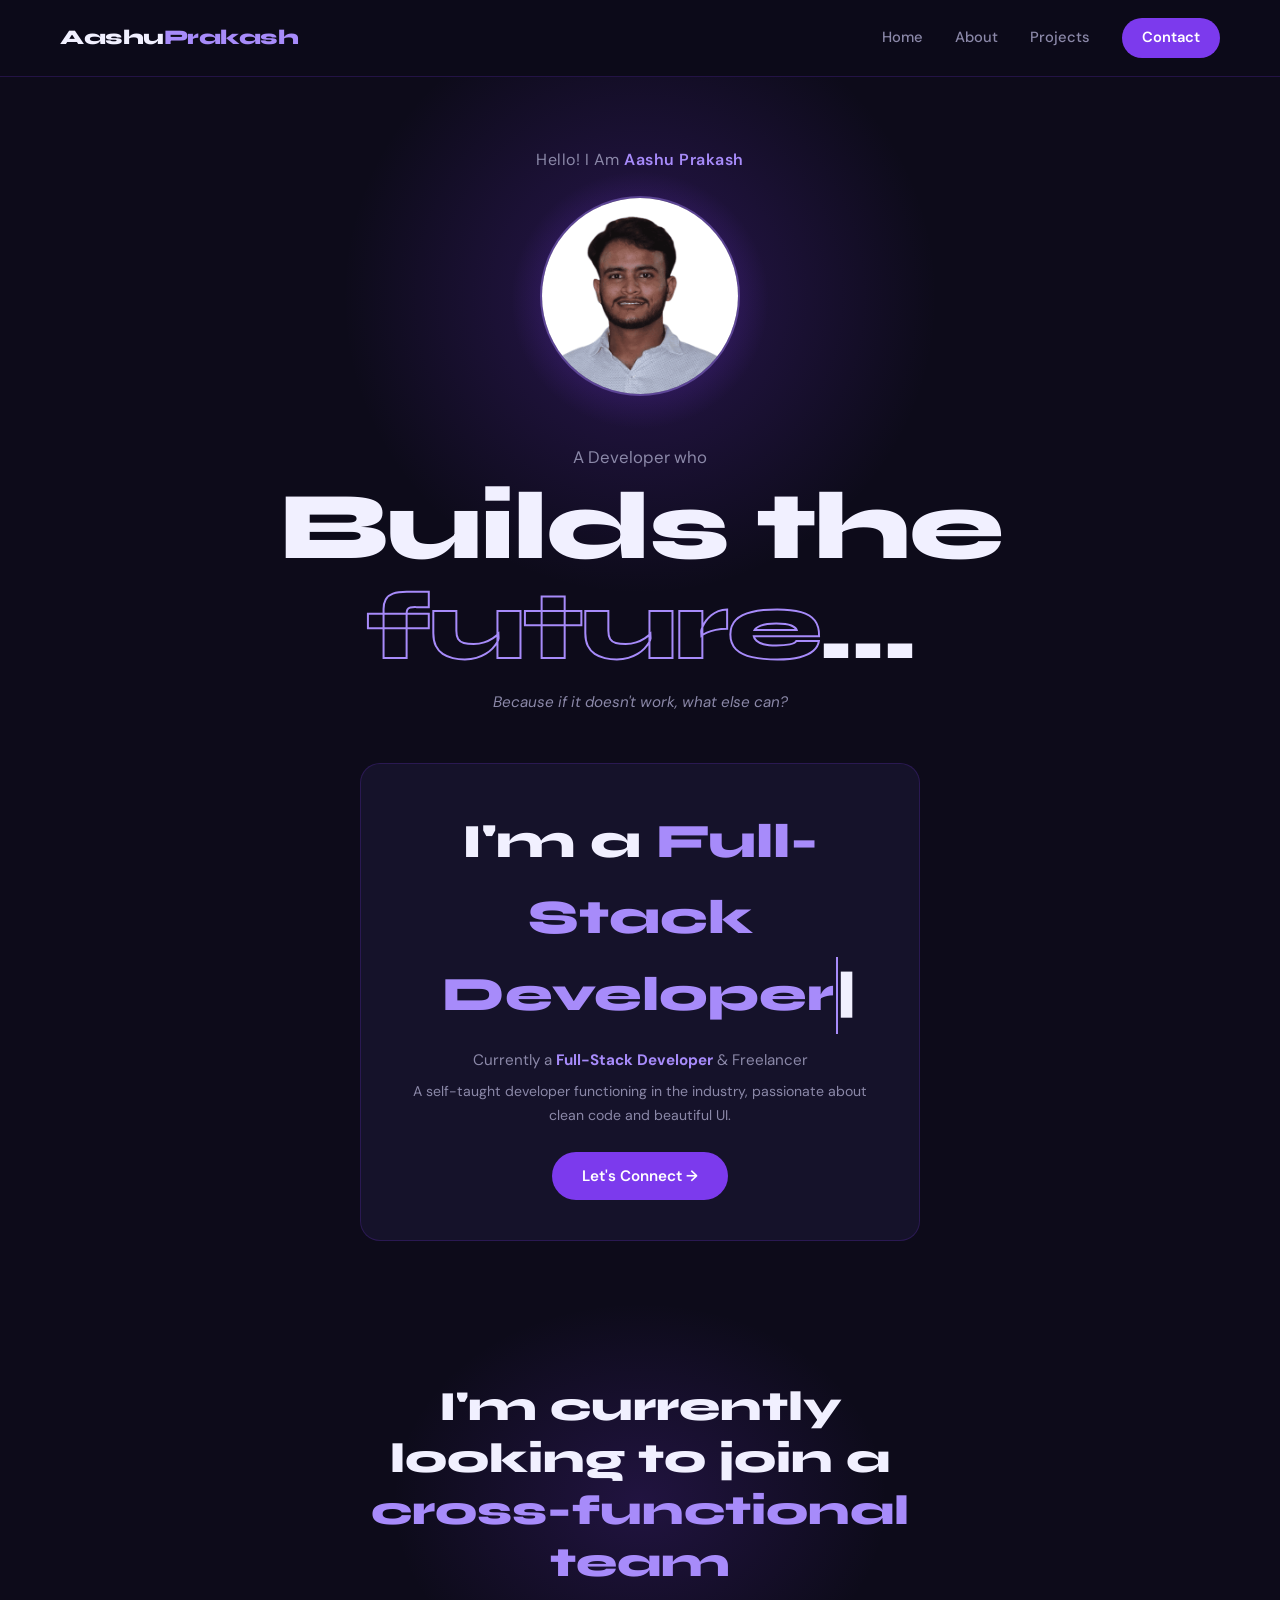
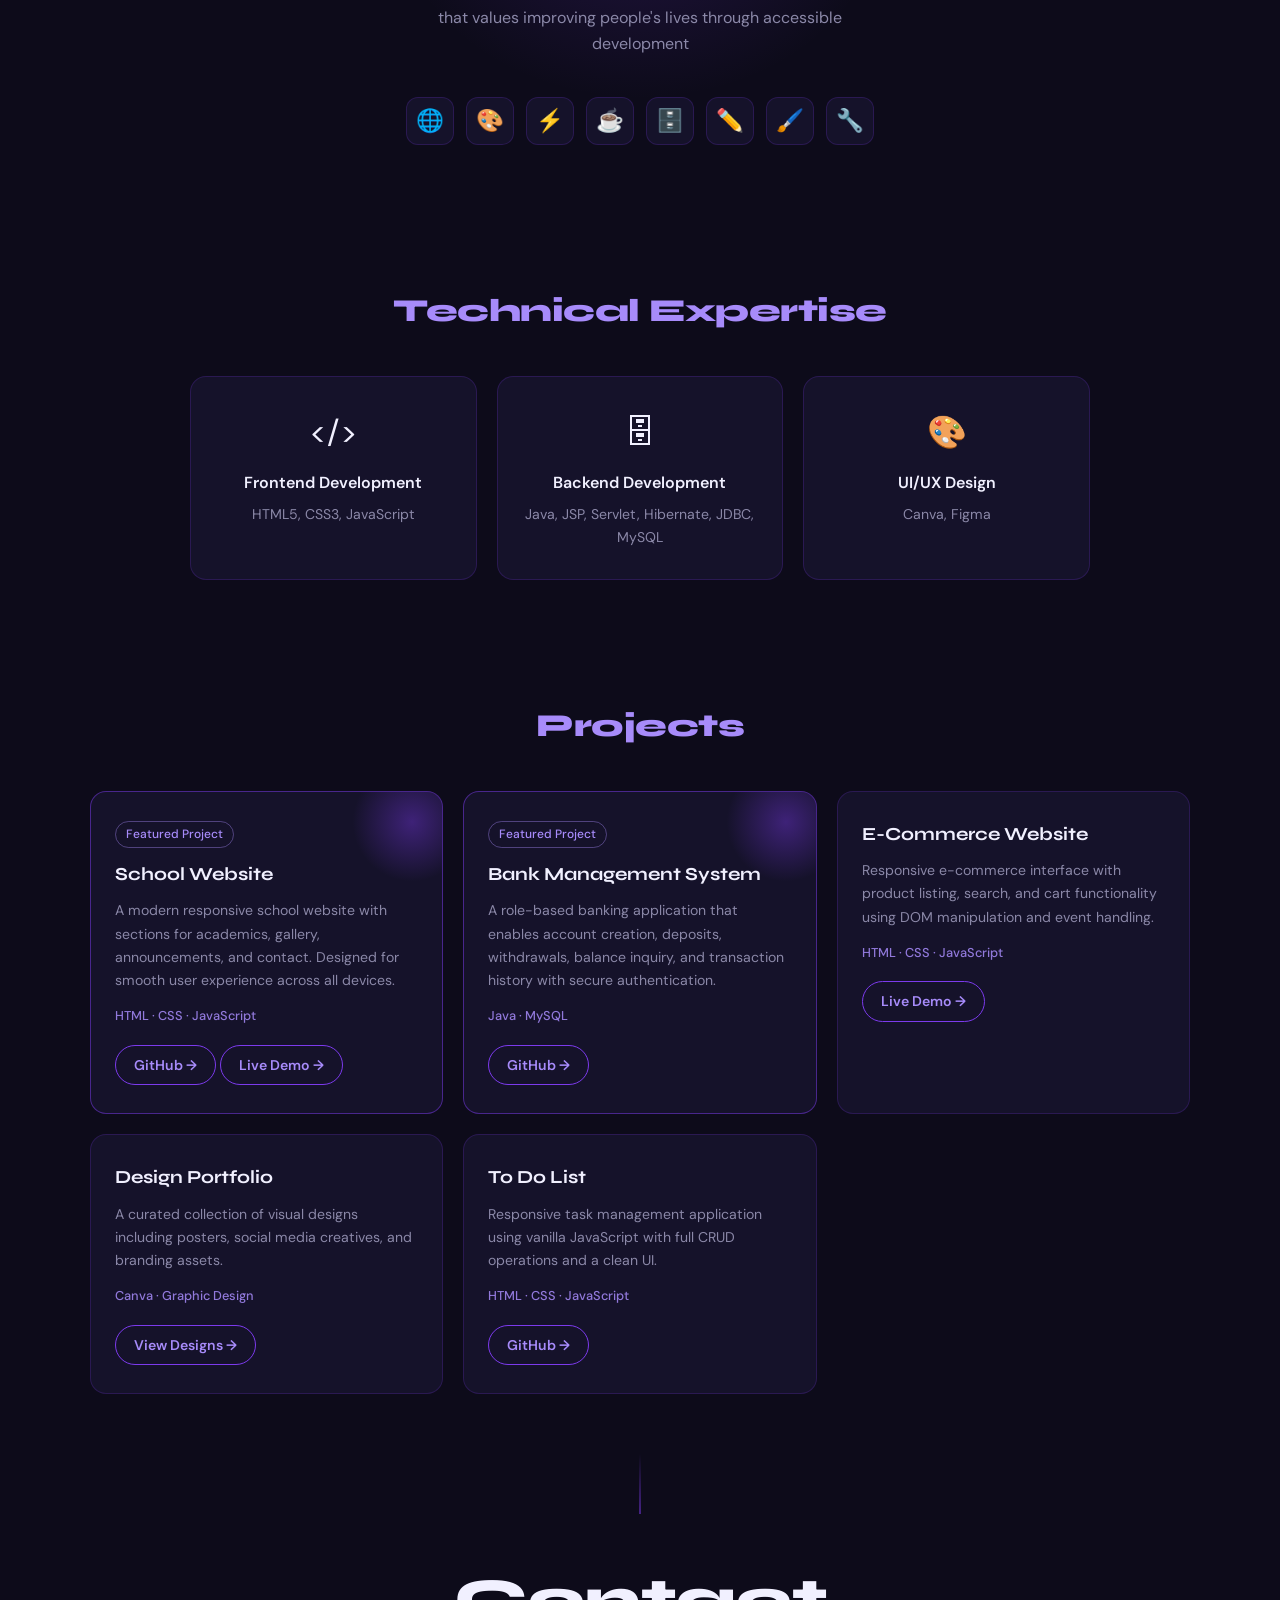
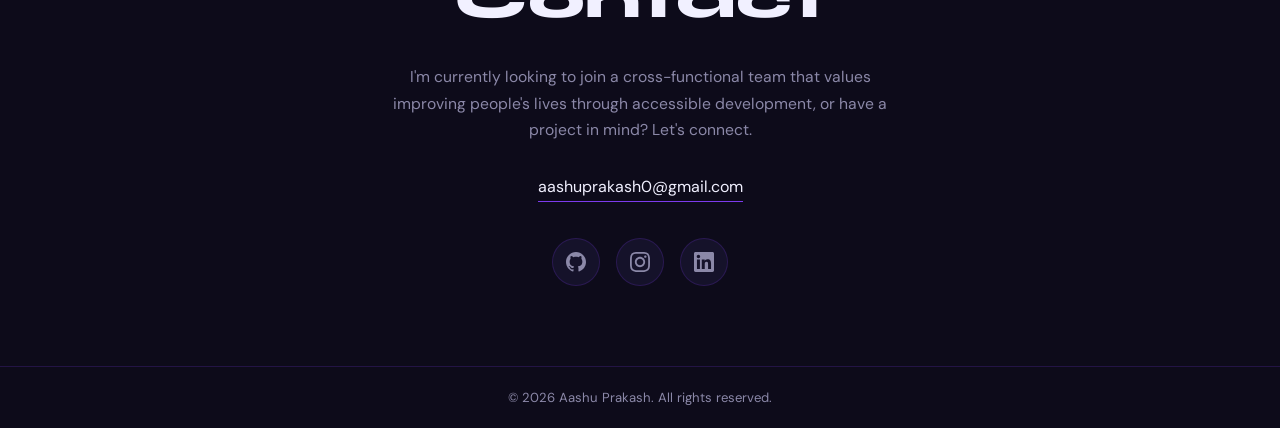
==== commit 5b310c83: "Add featured project card for school website Added a featured project card for a school website with" ====
--- a/index.html
+++ b/index.html
@@ -90,7 +90,24 @@
 <section id="projects" class="projects">
   <h2>Projects</h2>
   <div class="projects-grid">
-
+      <div class="project-card featured">
+  <div class="project-badge">Featured Project</div>
+  <div class="project-orb"></div>
+  <h3>School Website</h3>
+  <p class="project-desc">
+    A modern responsive school website with sections for academics, gallery, 
+    announcements, and contact. Designed for smooth user experience across all devices.
+  </p>
+  <p class="tech">HTML · CSS · JavaScript</p>
+  <div class="project-links">
+    <a href="https://github.com/aashuprakash0/school-website" target="_blank">
+      GitHub →
+    </a>
+    <a href="https://aebslaukahi.vercel.app/" target="_blank">
+      Live Demo →
+    </a>
+  </div>
+</div>
     <div class="project-card featured">
       <div class="project-badge">Featured Project</div>
       <div class="project-orb"></div>
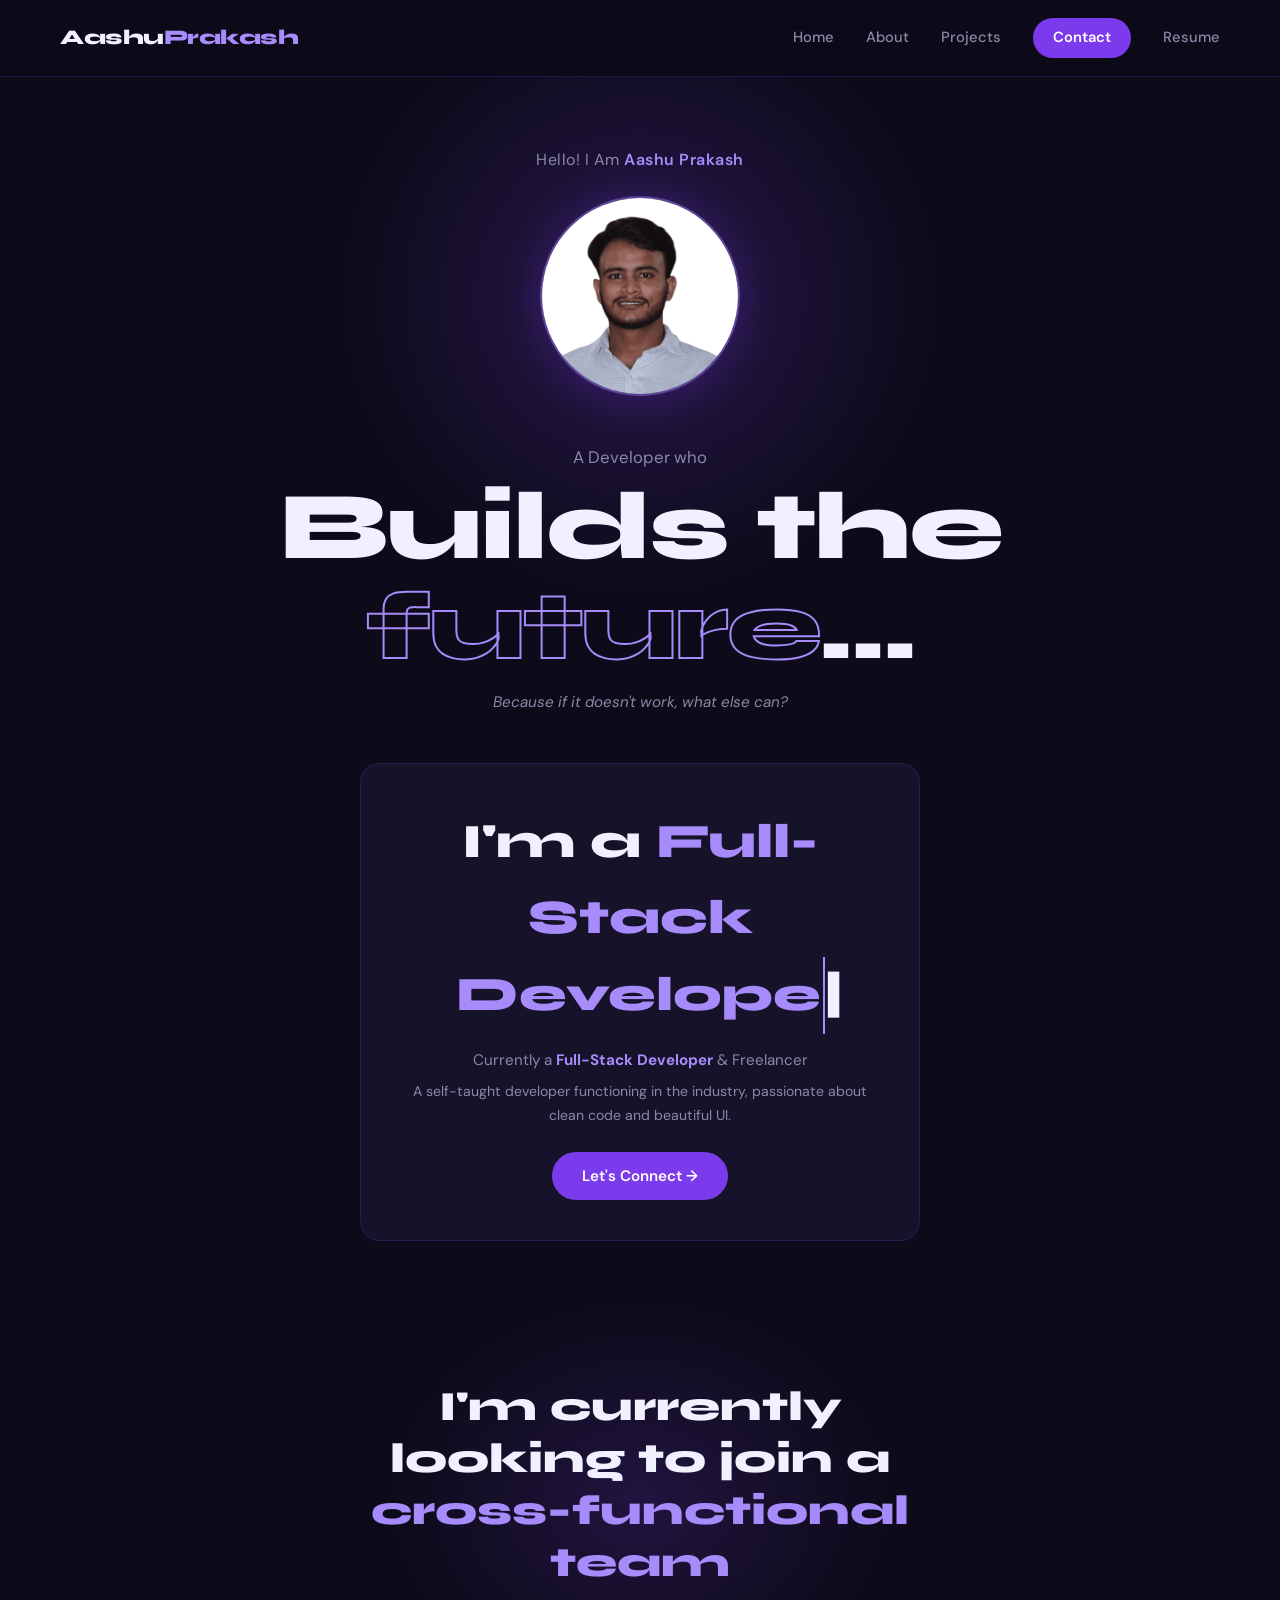
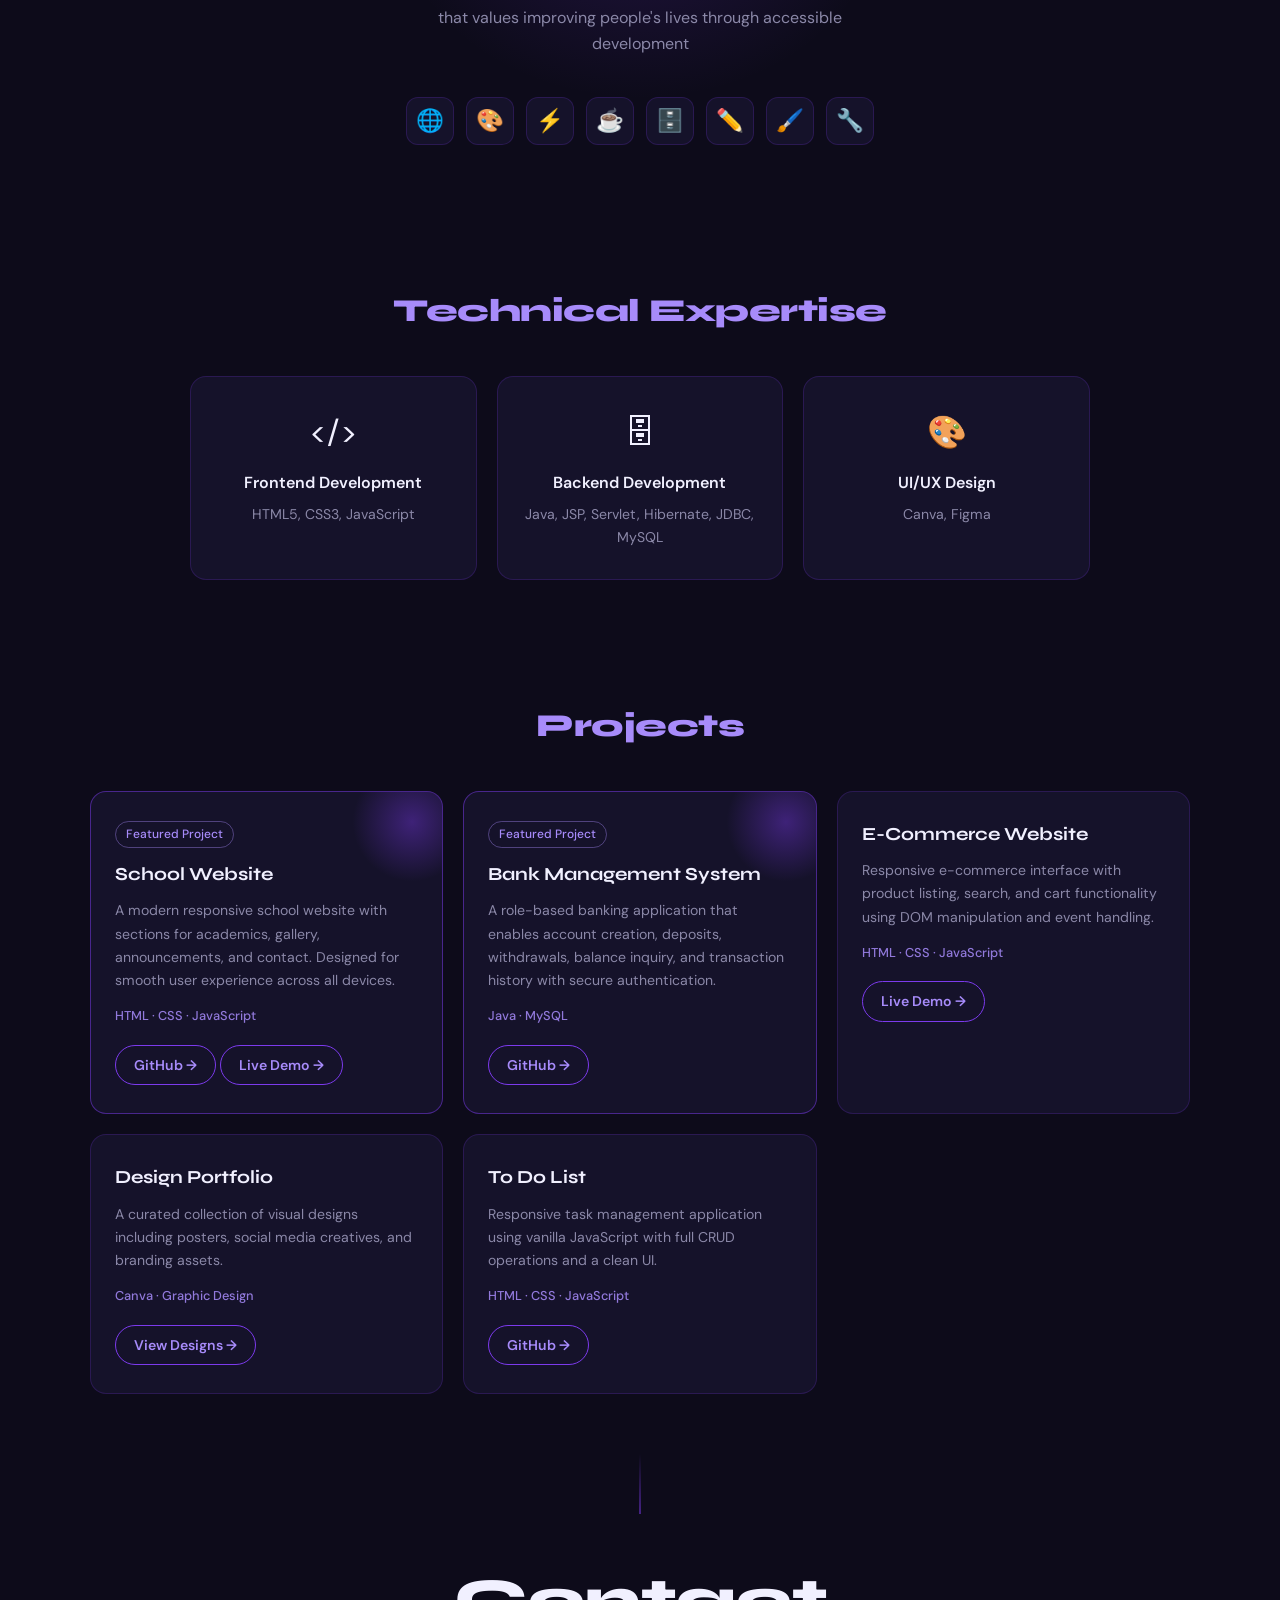
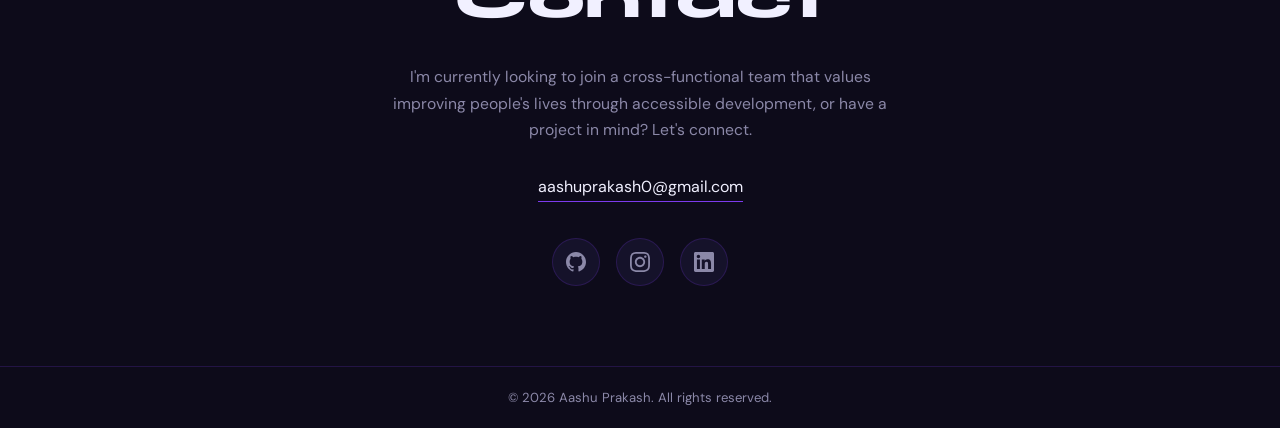
==== commit 5fb9a2b9: "Add Resume link to navigation" ====
--- a/index.html
+++ b/index.html
@@ -19,6 +19,7 @@
     <a href="#skills">About</a>
     <a href="#projects">Projects</a>
     <a href="#contact" class="nav-cta">Contact</a>
+    <a href="resume.pdf" target="_blank">Resume</a>
   </nav>
 </header>
 
